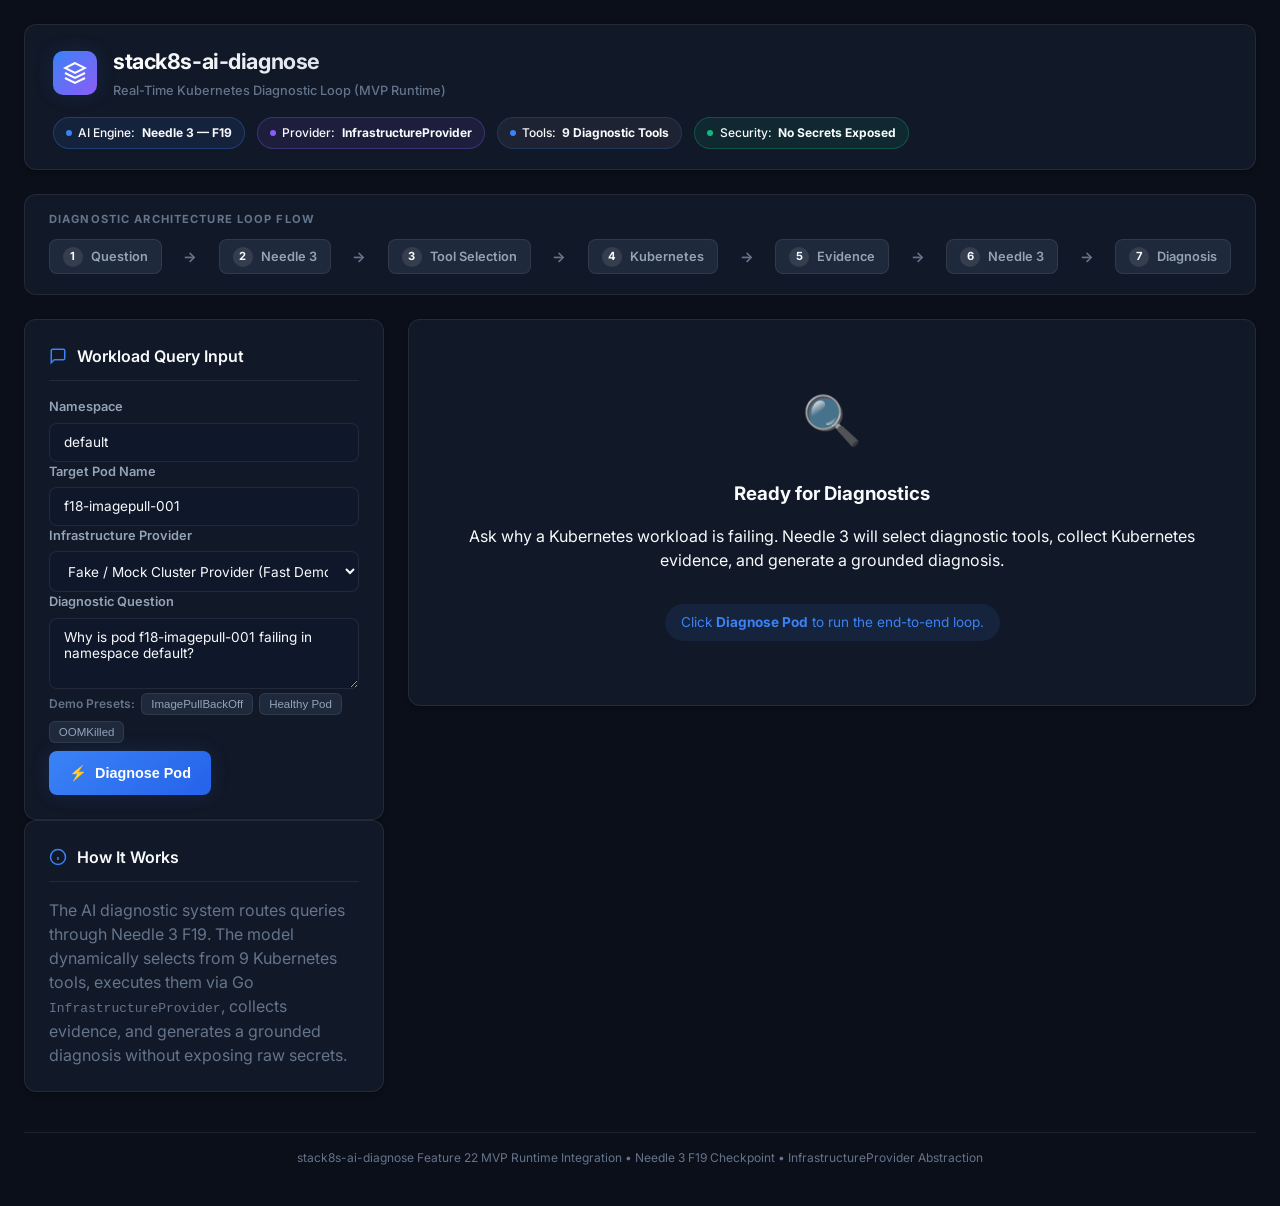
==== web/index.html @ 3c6bde16 "Diagnostic runtime: intent-aware tool selection, causal evidence synthesis, RESOURCE_NOT_FOUND handl" ====
<!DOCTYPE html>
<html lang="en">
<head>
  <meta charset="UTF-8">
  <meta name="viewport" content="width=device-width, initial-scale=1.0">
  <title>stack8s-ai-diagnose — Real-Time AI Kubernetes Diagnostics</title>
  <link rel="preconnect" href="https://fonts.googleapis.com">
  <link rel="preconnect" href="https://fonts.gstatic.com" crossorigin>
  <link href="https://fonts.googleapis.com/css2?family=Fira+Code:wght@400;500;600;700&family=Inter:wght@300;400;500;600;700;800&display=swap" rel="stylesheet">
  <link rel="stylesheet" href="style.css">
</head>
<body>
  <div class="app-container">
    
    <!-- Top System Header & Indicators -->
    <header class="system-header">
      <div class="brand">
        <div class="brand-logo">
          <svg width="24" height="24" viewBox="0 0 24 24" fill="none" stroke="currentColor" stroke-width="2">
            <polygon points="12 2 2 7 12 12 22 7 12 2"></polygon>
            <polyline points="2 17 12 22 22 17"></polyline>
            <polyline points="2 12 12 17 22 12"></polyline>
          </svg>
        </div>
        <div class="brand-title">
          <h1>stack8s-ai-diagnose</h1>
          <span class="sub-title">Real-Time Kubernetes Diagnostic Loop (MVP Runtime)</span>
        </div>
      </div>

      <!-- System Status Badges -->
      <div class="status-badges">
        <div class="badge badge-accent" id="indicator-model">
          <span class="badge-dot"></span>
          <span class="badge-label">AI Engine:</span>
          <strong>Needle 3 — F19</strong>
        </div>
        <div class="badge badge-purple" id="indicator-provider">
          <span class="badge-dot"></span>
          <span class="badge-label">Provider:</span>
          <strong id="provider-badge-text">InfrastructureProvider</strong>
        </div>
        <div class="badge badge-blue">
          <span class="badge-dot"></span>
          <span class="badge-label">Tools:</span>
          <strong>9 Diagnostic Tools</strong>
        </div>
        <div class="badge badge-green">
          <span class="badge-dot"></span>
          <span class="badge-label">Security:</span>
          <strong>No Secrets Exposed</strong>
        </div>
      </div>
    </header>

    <!-- Diagnostic Flow Header Visualization -->
    <section class="flow-header-card">
      <div class="flow-title">DIAGNOSTIC ARCHITECTURE LOOP FLOW</div>
      <div class="flow-pipeline">
        <div class="flow-step" id="flow-step-question">
          <div class="step-number">1</div>
          <div class="step-label">Question</div>
        </div>
        <div class="flow-arrow">→</div>
        <div class="flow-step" id="flow-step-needle1">
          <div class="step-number">2</div>
          <div class="step-label">Needle 3</div>
        </div>
        <div class="flow-arrow">→</div>
        <div class="flow-step" id="flow-step-tool">
          <div class="step-number">3</div>
          <div class="step-label">Tool Selection</div>
        </div>
        <div class="flow-arrow">→</div>
        <div class="flow-step" id="flow-step-k8s">
          <div class="step-number">4</div>
          <div class="step-label">Kubernetes</div>
        </div>
        <div class="flow-arrow">→</div>
        <div class="flow-step" id="flow-step-evidence">
          <div class="step-number">5</div>
          <div class="step-label">Evidence</div>
        </div>
        <div class="flow-arrow">→</div>
        <div class="flow-step" id="flow-step-needle2">
          <div class="step-number">6</div>
          <div class="step-label">Needle 3</div>
        </div>
        <div class="flow-arrow">→</div>
        <div class="flow-step" id="flow-step-diagnosis">
          <div class="step-number">7</div>
          <div class="step-label">Diagnosis</div>
        </div>
      </div>
    </section>

    <!-- Main Workspace Layout -->
    <main class="workspace-grid">

      <!-- Left Column: Input Form & Quick Presets -->
      <aside class="control-panel">
        <div class="card card-form">
          <div class="card-header">
            <svg class="icon" viewBox="0 0 24 24" fill="none" stroke="currentColor" stroke-width="2"><path d="M21 15a2 2 0 0 1-2 2H7l-4 4V5a2 2 0 0 1 2-2h14a2 2 0 0 1 2 2z"></path></svg>
            <h2>Workload Query Input</h2>
          </div>

          <form id="diagnose-form" onsubmit="return false;">
            <div class="form-group">
              <label for="input-namespace">Namespace</label>
              <input type="text" id="input-namespace" value="default" placeholder="e.g. default, kube-system">
            </div>

            <div class="form-group">
              <label for="input-pod">Target Pod Name</label>
              <input type="text" id="input-pod" value="f18-imagepull-001" placeholder="e.g. f18-imagepull-001">
            </div>

            <div class="form-group">
              <label for="select-provider">Infrastructure Provider</label>
              <select id="select-provider">
                <option value="fake" selected>Fake / Mock Cluster Provider (Fast Demo)</option>
                <option value="local-kubernetes">Local Kubernetes Cluster Provider (~/.kube/config)</option>
              </select>
            </div>

            <div class="form-group">
              <label for="input-question">Diagnostic Question</label>
              <textarea id="input-question" rows="3" placeholder="Why is this pod failing?">Why is pod f18-imagepull-001 failing in namespace default?</textarea>
            </div>

            <div class="presets-container">
              <span class="presets-label">Demo Presets:</span>
              <button type="button" class="preset-btn" onclick="applyPreset('imagepull')">ImagePullBackOff</button>
              <button type="button" class="preset-btn" onclick="applyPreset('healthy')">Healthy Pod</button>
              <button type="button" class="preset-btn" onclick="applyPreset('oom')">OOMKilled</button>
            </div>

            <button type="submit" id="btn-diagnose" class="btn-primary">
              <span class="btn-icon">⚡</span>
              <span class="btn-text">Diagnose Pod</span>
            </button>
          </form>
        </div>

        <!-- Quick Help Card -->
        <div class="card card-info">
          <div class="card-header">
            <svg class="icon" viewBox="0 0 24 24" fill="none" stroke="currentColor" stroke-width="2"><circle cx="12" cy="12" r="10"></circle><line x1="12" y1="16" x2="12" y2="12"></line><line x1="12" y1="8" x2="12.01" y2="8"></line></svg>
            <h3>How It Works</h3>
          </div>
          <p class="text-muted">
            The AI diagnostic system routes queries through Needle 3 F19. The model dynamically selects from 9 Kubernetes tools, executes them via Go <code>InfrastructureProvider</code>, collects evidence, and generates a grounded diagnosis without exposing raw secrets.
          </p>
        </div>
      </aside>

      <!-- Right Column: Results & Telemetry -->
      <section class="results-panel">

        <!-- Empty State -->
        <div id="state-empty" class="card card-empty">
          <div class="empty-icon">🔍</div>
          <h3>Ready for Diagnostics</h3>
          <p>
            Ask why a Kubernetes workload is failing. Needle 3 will select diagnostic tools, collect Kubernetes evidence, and generate a grounded diagnosis.
          </p>
          <div class="empty-hint">Click <strong>Diagnose Pod</strong> to run the end-to-end loop.</div>
        </div>

        <!-- Loading State -->
        <div id="state-loading" class="card card-loading hidden">
          <div class="spinner"></div>
          <h3 id="loading-title">Running Diagnostic Loop...</h3>
          <p id="loading-subtitle" class="text-muted">Querying Needle 3 F19 model & executing provider tools</p>
        </div>

        <!-- Main Diagnosis Output (Visible after response) -->
        <div id="state-results" class="results-container hidden">

          <!-- Diagnostic Timeline -->
          <div class="card card-timeline">
            <div class="card-header">
              <svg class="icon" viewBox="0 0 24 24" fill="none" stroke="currentColor" stroke-width="2"><polyline points="22 12 18 12 15 21 9 3 6 12 2 12"></polyline></svg>
              <h2>Live Diagnostic Loop Timeline</h2>
              <span class="badge badge-sm badge-blue" id="iteration-count-badge">2 Iterations</span>
            </div>

            <div class="timeline-container" id="timeline-list">
              <!-- Rendered dynamically by JS -->
            </div>
          </div>

          <!-- Tool Calls & Provider Evidence -->
          <div class="card card-evidence-wrapper">
            <div class="card-header">
              <svg class="icon" viewBox="0 0 24 24" fill="none" stroke="currentColor" stroke-width="2"><rect x="2" y="2" width="20" height="8" rx="2" ry="2"></rect><rect x="2" y="14" width="20" height="8" rx="2" ry="2"></rect><line x1="6" y1="6" x2="6.01" y2="6"></line><line x1="6" y1="18" x2="6.01" y2="18"></line></svg>
              <h2>Generated Tool Calls & Kubernetes Evidence</h2>
            </div>
            
            <div id="tool-calls-container">
              <!-- Rendered dynamically by JS -->
            </div>
          </div>

          <!-- Final AI Diagnosis Card -->
          <div class="card card-diagnosis-main">
            <div class="diagnosis-banner">
              <div class="banner-icon">🤖</div>
              <div class="banner-text">
                <h2>AI Diagnosis Report</h2>
                <span class="banner-subtitle">Grounded in Empirical Provider Evidence</span>
              </div>
            </div>

            <div class="diagnosis-body">
              <div class="diag-section">
                <h3 class="diag-section-title">
                  <span class="section-bullet">📌</span> Diagnosis
                </h3>
                <div class="diag-content-box" id="diag-title-content">
                  <!-- Filled by JS -->
                </div>
              </div>

              <div class="diag-section">
                <h3 class="diag-section-title">
                  <span class="section-bullet">🔎</span> Evidence
                </h3>
                <ul class="evidence-list" id="diag-evidence-list">
                  <!-- Filled by JS -->
                </ul>
              </div>

              <div class="diag-section">
                <h3 class="diag-section-title">
                  <span class="section-bullet">💡</span> Recommended Next Step
                </h3>
                <div class="recommendation-box" id="diag-recommendation-content">
                  <!-- Filled by JS -->
                </div>
              </div>
            </div>
          </div>

          <!-- Raw Response & Debugging Telemetry -->
          <details class="card card-raw-debug">
            <summary class="card-header summary-header">
              <div class="summary-title">
                <svg class="icon" viewBox="0 0 24 24" fill="none" stroke="currentColor" stroke-width="2"><polyline points="16 18 22 12 16 6"></polyline><polyline points="8 6 2 12 8 18"></polyline></svg>
                <span>Raw Model Response & Telemetry</span>
              </div>
              <span class="badge badge-sm">Debug / Audit</span>
            </summary>
            <div class="raw-content">
              <pre id="raw-model-response" class="code-block"></pre>
            </div>
          </details>

        </div> <!-- /state-results -->

        <!-- Error Card -->
        <div id="state-error" class="card card-error-box hidden">
          <div class="error-header">
            <span class="error-icon">⚠️</span>
            <h3 id="error-title">Diagnostic Execution Error</h3>
          </div>
          <p id="error-message" class="error-message-text"></p>
          <div class="error-suggestions">
            <strong>Suggestions:</strong>
            <ul>
              <li>Ensure target namespace and pod exist in the cluster.</li>
              <li>Verify KUBECONFIG connectivity if using local-kubernetes provider.</li>
              <li>Try switching to Fake Provider for instant offline demo.</li>
            </ul>
          </div>
        </div>

      </section>
    </main>

    <!-- Footer -->
    <footer class="app-footer">
      <p>stack8s-ai-diagnose Feature 22 MVP Runtime Integration • Needle 3 F19 Checkpoint • InfrastructureProvider Abstraction</p>
    </footer>

  </div>

  <script src="app.js"></script>
</body>
</html>
---- web/style.css ----
/* ==========================================================================
   stack8s-ai-diagnose — Dark Mode AI Observability Theme
   ========================================================================== */

:root {
  --bg-primary: #0b0f19;
  --bg-secondary: #111827;
  --bg-card: #1e293b;
  --bg-card-hover: #273549;
  --bg-input: #0f172a;
  
  --border-color: rgba(255, 255, 255, 0.08);
  --border-color-glow: rgba(59, 130, 246, 0.3);
  
  --text-primary: #f8fafc;
  --text-secondary: #94a3b8;
  --text-muted: #64748b;
  
  --accent-blue: #3b82f6;
  --accent-purple: #8b5cf6;
  --accent-green: #10b981;
  --accent-amber: #f59e0b;
  --accent-rose: #ef4444;

  --font-sans: 'Inter', -apple-system, BlinkMacSystemFont, sans-serif;
  --font-mono: 'Fira Code', monospace;

  --shadow-sm: 0 2px 4px rgba(0,0,0,0.3);
  --shadow-md: 0 4px 12px rgba(0,0,0,0.4);
  --shadow-glow: 0 0 20px rgba(59, 130, 246, 0.15);
}

* {
  box-sizing: border-box;
  margin: 0;
  padding: 0;
}

body {
  background-color: var(--bg-primary);
  color: var(--text-primary);
  font-family: var(--font-sans);
  line-height: 1.5;
  min-height: 100vh;
  display: flex;
  flex-direction: column;
}

.app-container {
  max-width: 1440px;
  margin: 0 auto;
  padding: 1.5rem;
  width: 100%;
  display: flex;
  flex-direction: column;
  gap: 1.5rem;
}

/* ── System Header ────────────────────────────────────────────────────────── */

.system-header {
  display: flex;
  justify-content: space-between;
  align-items: center;
  background: var(--bg-secondary);
  border: 1px solid var(--border-color);
  padding: 1.25rem 1.75rem;
  border-radius: 12px;
  box-shadow: var(--shadow-sm);
  flex-wrap: wrap;
  gap: 1rem;
}

.brand {
  display: flex;
  align-items: center;
  gap: 1rem;
}

.brand-logo {
  background: linear-gradient(135deg, var(--accent-blue), var(--accent-purple));
  color: white;
  width: 44px;
  height: 44px;
  border-radius: 10px;
  display: flex;
  align-items: center;
  justify-content: center;
  box-shadow: var(--shadow-glow);
}

.brand-title h1 {
  font-size: 1.35rem;
  font-weight: 700;
  letter-spacing: -0.02em;
  background: linear-gradient(to right, #ffffff, #cbd5e1);
  -webkit-background-clip: text;
  -webkit-text-fill-color: transparent;
}

.brand-title .sub-title {
  font-size: 0.8rem;
  color: var(--text-muted);
  font-weight: 500;
}

.status-badges {
  display: flex;
  gap: 0.75rem;
  flex-wrap: wrap;
}

.badge {
  display: inline-flex;
  align-items: center;
  gap: 0.4rem;
  padding: 0.35rem 0.75rem;
  border-radius: 9999px;
  font-size: 0.75rem;
  font-weight: 500;
  background: rgba(255, 255, 255, 0.05);
  border: 1px solid var(--border-color);
}

.badge-dot {
  width: 6px;
  height: 6px;
  border-radius: 50%;
  background: var(--text-muted);
}

.badge-accent {
  border-color: rgba(59, 130, 246, 0.3);
  background: rgba(59, 130, 246, 0.1);
}
.badge-accent .badge-dot { background: var(--accent-blue); }

.badge-purple {
  border-color: rgba(139, 92, 246, 0.3);
  background: rgba(139, 92, 246, 0.1);
}
.badge-purple .badge-dot { background: var(--accent-purple); }

.badge-blue {
  border-color: rgba(59, 130, 246, 0.2);
}
.badge-blue .badge-dot { background: var(--accent-blue); }

.badge-green {
  border-color: rgba(16, 185, 129, 0.3);
  background: rgba(16, 185, 129, 0.1);
}
.badge-green .badge-dot { background: var(--accent-green); }

.badge-sm {
  font-size: 0.7rem;
  padding: 0.2rem 0.5rem;
}

/* ── Diagnostic Flow Header Visualization ─────────────────────────────────── */

.flow-header-card {
  background: var(--bg-secondary);
  border: 1px solid var(--border-color);
  border-radius: 12px;
  padding: 1rem 1.5rem;
}

.flow-title {
  font-size: 0.7rem;
  font-weight: 700;
  color: var(--text-muted);
  letter-spacing: 0.1em;
  margin-bottom: 0.75rem;
}

.flow-pipeline {
  display: flex;
  align-items: center;
  justify-content: space-between;
  gap: 0.5rem;
  overflow-x: auto;
  padding-bottom: 0.25rem;
}

.flow-step {
  display: flex;
  align-items: center;
  gap: 0.5rem;
  padding: 0.4rem 0.8rem;
  background: var(--bg-card);
  border: 1px solid var(--border-color);
  border-radius: 8px;
  transition: all 0.3s ease;
  white-space: nowrap;
}

.step-number {
  width: 20px;
  height: 20px;
  border-radius: 50%;
  background: rgba(255, 255, 255, 0.1);
  font-size: 0.7rem;
  font-weight: 700;
  display: flex;
  align-items: center;
  justify-content: center;
}

.step-label {
  font-size: 0.8rem;
  font-weight: 600;
  color: var(--text-secondary);
}

.flow-arrow {
  color: var(--text-muted);
  font-weight: 700;
  font-size: 0.9rem;
}

/* Flow Active State */
.flow-step.active {
  border-color: var(--accent-blue);
  background: rgba(59, 130, 246, 0.15);
  box-shadow: 0 0 10px rgba(59, 130, 246, 0.2);
}
.flow-step.active .step-number {
  background: var(--accent-blue);
  color: white;
}
.flow-step.active .step-label {
  color: white;
}

.flow-step.completed {
  border-color: var(--accent-green);
  background: rgba(16, 185, 129, 0.1);
}
.flow-step.completed .step-number {
  background: var(--accent-green);
  color: white;
}

/* ── Workspace Grid Layout ────────────────────────────────────────────────── */

.workspace-grid {
  display: grid;
  grid-template-columns: 360px 1fr;
  gap: 1.5rem;
}

@media (max-width: 1024px) {
  .workspace-grid {
    grid-template-columns: 1fr;
  }
}

/* ── Cards ────────────────────────────────────────────────────────────────── */

.card {
  background: var(--bg-secondary);
  border: 1px solid var(--border-color);
  border-radius: 12px;
  padding: 1.5rem;
  box-shadow: var(--shadow-sm);
  display: flex;
  flex-direction: column;
  gap: 1rem;
}

.card-header {
  display: flex;
  align-items: center;
  gap: 0.6rem;
  border-bottom: 1px solid var(--border-color);
  padding-bottom: 0.75rem;
}

.card-header h2, .card-header h3 {
  font-size: 1rem;
  font-weight: 600;
  color: var(--text-primary);
}

.card-header .icon {
  width: 18px;
  height: 18px;
  color: var(--accent-blue);
}

/* ── Form Controls ────────────────────────────────────────────────────────── */

.form-group {
  display: flex;
  flex-direction: column;
  gap: 0.4rem;
}

.form-group label {
  font-size: 0.8rem;
  font-weight: 600;
  color: var(--text-secondary);
}

input[type="text"], select, textarea {
  background: var(--bg-input);
  border: 1px solid var(--border-color);
  border-radius: 8px;
  padding: 0.65rem 0.85rem;
  color: var(--text-primary);
  font-family: var(--font-sans);
  font-size: 0.85rem;
  transition: border-color 0.2s;
  width: 100%;
}

input[type="text"]:focus, select:focus, textarea:focus {
  outline: none;
  border-color: var(--accent-blue);
  box-shadow: 0 0 0 2px rgba(59, 130, 246, 0.2);
}

textarea {
  resize: vertical;
}

.presets-container {
  display: flex;
  align-items: center;
  gap: 0.4rem;
  flex-wrap: wrap;
  margin-top: 0.25rem;
}

.presets-label {
  font-size: 0.75rem;
  color: var(--text-muted);
  font-weight: 600;
}

.preset-btn {
  background: var(--bg-card);
  border: 1px solid var(--border-color);
  color: var(--text-secondary);
  border-radius: 6px;
  padding: 0.25rem 0.55rem;
  font-size: 0.72rem;
  cursor: pointer;
  transition: all 0.2s;
}

.preset-btn:hover {
  background: var(--bg-card-hover);
  color: var(--text-primary);
  border-color: var(--accent-blue);
}

.btn-primary {
  background: linear-gradient(135deg, var(--accent-blue), #2563eb);
  color: white;
  border: none;
  border-radius: 8px;
  padding: 0.85rem 1.25rem;
  font-size: 0.9rem;
  font-weight: 600;
  cursor: pointer;
  display: flex;
  align-items: center;
  justify-content: center;
  gap: 0.5rem;
  box-shadow: var(--shadow-glow);
  transition: all 0.2s;
  margin-top: 0.5rem;
}

.btn-primary:hover {
  transform: translateY(-1px);
  box-shadow: 0 0 25px rgba(59, 130, 246, 0.35);
}

.btn-primary:active {
  transform: translateY(0);
}

.btn-primary:disabled {
  opacity: 0.6;
  cursor: not-allowed;
  transform: none;
}

/* ── Results Panel ────────────────────────────────────────────────────────── */

.results-panel {
  display: flex;
  flex-direction: column;
  gap: 1.5rem;
}

.results-container {
  display: flex;
  flex-direction: column;
  gap: 1.5rem;
}

/* Empty State */
.card-empty {
  text-align: center;
  padding: 4rem 2rem;
  align-items: center;
}

.empty-icon {
  font-size: 3rem;
  margin-bottom: 0.5rem;
  opacity: 0.8;
}

.empty-hint {
  font-size: 0.85rem;
  color: var(--accent-blue);
  background: rgba(59, 130, 246, 0.1);
  padding: 0.5rem 1rem;
  border-radius: 9999px;
  margin-top: 1rem;
  display: inline-block;
}

/* Loading State */
.card-loading {
  text-align: center;
  padding: 4rem 2rem;
  align-items: center;
}

.spinner {
  width: 44px;
  height: 44px;
  border: 4px solid rgba(59, 130, 246, 0.15);
  border-top-color: var(--accent-blue);
  border-radius: 50%;
  animation: spin 0.8s linear infinite;
}

@keyframes spin {
  to { transform: rotate(360deg); }
}

/* ── Timeline Section ─────────────────────────────────────────────────────── */

.timeline-container {
  display: flex;
  flex-direction: column;
  gap: 0.75rem;
}

.timeline-item {
  display: flex;
  gap: 1rem;
  align-items: flex-start;
  padding: 0.75rem 1rem;
  background: var(--bg-input);
  border: 1px solid var(--border-color);
  border-radius: 8px;
}

.timeline-badge {
  padding: 0.2rem 0.5rem;
  border-radius: 4px;
  font-size: 0.7rem;
  font-weight: 700;
  text-transform: uppercase;
}

.timeline-badge.waiting { background: rgba(148, 163, 184, 0.15); color: var(--text-secondary); }
.timeline-badge.running { background: rgba(59, 130, 246, 0.2); color: var(--accent-blue); }
.timeline-badge.completed { background: rgba(16, 185, 129, 0.2); color: var(--accent-green); }
.timeline-badge.error { background: rgba(239, 68, 68, 0.2); color: var(--accent-rose); }

.timeline-content {
  flex: 1;
}

.timeline-step-name {
  font-size: 0.85rem;
  font-weight: 600;
  color: var(--text-primary);
}

.timeline-detail {
  font-size: 0.78rem;
  color: var(--text-secondary);
  font-family: var(--font-mono);
  margin-top: 0.2rem;
}

/* ── Tool Calls & Evidence Section ────────────────────────────────────────── */

.tool-call-card {
  background: var(--bg-input);
  border: 1px solid var(--border-color);
  border-radius: 8px;
  padding: 1rem;
  margin-bottom: 0.75rem;
}

.tool-call-header {
  display: flex;
  justify-content: space-between;
  align-items: center;
  margin-bottom: 0.5rem;
}

.tool-name-tag {
  font-family: var(--font-mono);
  font-weight: 700;
  font-size: 0.85rem;
  color: var(--accent-purple);
}

.code-block {
  background: #070a12;
  border: 1px solid var(--border-color);
  border-radius: 6px;
  padding: 0.75rem;
  font-family: var(--font-mono);
  font-size: 0.8rem;
  color: #e2e8f0;
  overflow-x: auto;
  white-space: pre-wrap;
  word-break: break-all;
}

.evidence-card {
  margin-top: 0.75rem;
  background: rgba(16, 185, 129, 0.04);
  border: 1px solid rgba(16, 185, 129, 0.2);
  border-radius: 6px;
  padding: 0.75rem;
}

.evidence-card-title {
  font-size: 0.75rem;
  font-weight: 700;
  color: var(--accent-green);
  text-transform: uppercase;
  letter-spacing: 0.05em;
  margin-bottom: 0.4rem;
}

/* ── Final Diagnosis Main Card ────────────────────────────────────────────── */

.card-diagnosis-main {
  border-color: rgba(59, 130, 246, 0.4);
  box-shadow: 0 0 25px rgba(59, 130, 246, 0.1);
  background: linear-gradient(180deg, var(--bg-secondary) 0%, #0d1527 100%);
  padding: 0;
  overflow: hidden;
}

.diagnosis-banner {
  background: linear-gradient(90deg, rgba(59, 130, 246, 0.2) 0%, rgba(139, 92, 246, 0.2) 100%);
  border-bottom: 1px solid var(--border-color);
  padding: 1.25rem 1.5rem;
  display: flex;
  align-items: center;
  gap: 1rem;
}

.banner-icon {
  font-size: 2rem;
}

.banner-text h2 {
  font-size: 1.2rem;
  font-weight: 700;
  color: white;
}

.banner-subtitle {
  font-size: 0.75rem;
  color: var(--accent-blue);
  font-weight: 600;
}

.diagnosis-body {
  padding: 1.5rem;
  display: flex;
  flex-direction: column;
  gap: 1.25rem;
}

.diag-section-title {
  font-size: 0.9rem;
  font-weight: 700;
  color: var(--text-secondary);
  display: flex;
  align-items: center;
  gap: 0.4rem;
  margin-bottom: 0.5rem;
  text-transform: uppercase;
  letter-spacing: 0.05em;
}

.diag-content-box {
  background: var(--bg-input);
  border: 1px solid var(--border-color);
  border-left: 4px solid var(--accent-rose);
  border-radius: 8px;
  padding: 1rem;
  font-size: 1rem;
  font-weight: 600;
  color: var(--text-primary);
}

.evidence-list {
  list-style: none;
  display: flex;
  flex-direction: column;
  gap: 0.5rem;
}

.evidence-list li {
  background: var(--bg-input);
  border: 1px solid var(--border-color);
  border-radius: 6px;
  padding: 0.65rem 0.85rem;
  font-size: 0.85rem;
  font-family: var(--font-mono);
  color: #cbd5e1;
}

.recommendation-box {
  background: rgba(16, 185, 129, 0.08);
  border: 1px solid rgba(16, 185, 129, 0.3);
  border-left: 4px solid var(--accent-green);
  border-radius: 8px;
  padding: 1rem;
  font-size: 0.9rem;
  font-weight: 500;
  color: #e2e8f0;
}

/* ── Debug / Raw Telemetry ────────────────────────────────────────────────── */

.summary-header {
  cursor: pointer;
  user-select: none;
  border-bottom: none;
  padding-bottom: 0;
  justify-content: space-between;
}

.summary-title {
  display: flex;
  align-items: center;
  gap: 0.5rem;
}

.raw-content {
  margin-top: 1rem;
}

/* ── Error Box ────────────────────────────────────────────────────────────── */

.card-error-box {
  border-color: rgba(239, 68, 68, 0.4);
  background: rgba(239, 68, 68, 0.05);
}

.error-header {
  display: flex;
  align-items: center;
  gap: 0.5rem;
  color: var(--accent-rose);
}

.error-header h3 {
  font-size: 1.05rem;
  font-weight: 700;
}

.error-message-text {
  font-family: var(--font-mono);
  font-size: 0.85rem;
  color: #fca5a5;
  background: rgba(0, 0, 0, 0.3);
  padding: 0.75rem;
  border-radius: 6px;
}

.error-suggestions {
  font-size: 0.8rem;
  color: var(--text-secondary);
}

.error-suggestions ul {
  margin-top: 0.25rem;
  padding-left: 1.25rem;
}

/* ── Footer ───────────────────────────────────────────────────────────────── */

.app-footer {
  text-align: center;
  font-size: 0.75rem;
  color: var(--text-muted);
  padding: 1rem 0;
  border-top: 1px solid var(--border-color);
  margin-top: 1rem;
}

/* Utility */
.hidden { display: none !important; }
.text-muted { color: var(--text-muted); }
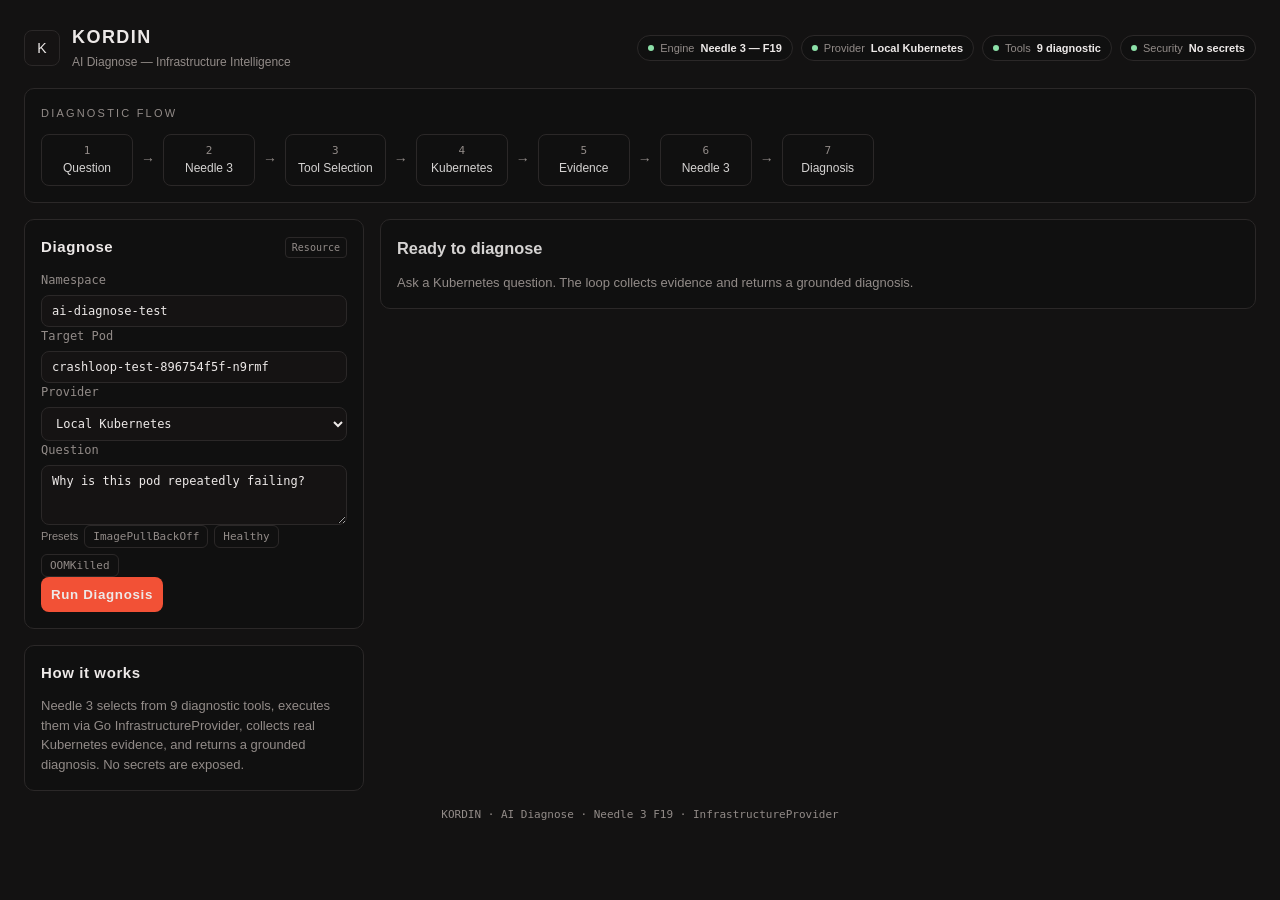
==== commit 295851a5: "UI: restyle AI Diagnose web app onto Kordin design language (tokens, panels, flow steps, presets); r" ====
--- a/web/index.html
+++ b/web/index.html
@@ -3,289 +3,163 @@
 <head>
   <meta charset="UTF-8">
   <meta name="viewport" content="width=device-width, initial-scale=1.0">
-  <title>stack8s-ai-diagnose — Real-Time AI Kubernetes Diagnostics</title>
-  <link rel="preconnect" href="https://fonts.googleapis.com">
-  <link rel="preconnect" href="https://fonts.gstatic.com" crossorigin>
-  <link href="https://fonts.googleapis.com/css2?family=Fira+Code:wght@400;500;600;700&family=Inter:wght@300;400;500;600;700;800&display=swap" rel="stylesheet">
+  <title>KORDIN · AI Diagnose</title>
   <link rel="stylesheet" href="style.css">
 </head>
 <body>
   <div class="app-container">
-    
-    <!-- Top System Header & Indicators -->
+
+    <!-- Top System Header -->
     <header class="system-header">
       <div class="brand">
-        <div class="brand-logo">
-          <svg width="24" height="24" viewBox="0 0 24 24" fill="none" stroke="currentColor" stroke-width="2">
-            <polygon points="12 2 2 7 12 12 22 7 12 2"></polygon>
-            <polyline points="2 17 12 22 22 17"></polyline>
-            <polyline points="2 12 12 17 22 12"></polyline>
-          </svg>
-        </div>
+        <div class="brand-mark">K</div>
         <div class="brand-title">
-          <h1>stack8s-ai-diagnose</h1>
-          <span class="sub-title">Real-Time Kubernetes Diagnostic Loop (MVP Runtime)</span>
+          <h1>KORDIN</h1>
+          <span class="sub-title">AI Diagnose — Infrastructure Intelligence</span>
         </div>
       </div>
-
-      <!-- System Status Badges -->
       <div class="status-badges">
-        <div class="badge badge-accent" id="indicator-model">
-          <span class="badge-dot"></span>
-          <span class="badge-label">AI Engine:</span>
-          <strong>Needle 3 — F19</strong>
-        </div>
-        <div class="badge badge-purple" id="indicator-provider">
-          <span class="badge-dot"></span>
-          <span class="badge-label">Provider:</span>
-          <strong id="provider-badge-text">InfrastructureProvider</strong>
-        </div>
-        <div class="badge badge-blue">
-          <span class="badge-dot"></span>
-          <span class="badge-label">Tools:</span>
-          <strong>9 Diagnostic Tools</strong>
-        </div>
-        <div class="badge badge-green">
-          <span class="badge-dot"></span>
-          <span class="badge-label">Security:</span>
-          <strong>No Secrets Exposed</strong>
-        </div>
+        <div class="badge" id="indicator-model"><span class="badge-dot ok"></span><span class="badge-label">Engine</span><strong>Needle 3 — F19</strong></div>
+        <div class="badge" id="indicator-provider"><span class="badge-dot ok"></span><span class="badge-label">Provider</span><strong id="provider-badge-text">Local Kubernetes</strong></div>
+        <div class="badge"><span class="badge-dot ok"></span><span class="badge-label">Tools</span><strong>9 diagnostic</strong></div>
+        <div class="badge"><span class="badge-dot ok"></span><span class="badge-label">Security</span><strong>No secrets</strong></div>
       </div>
     </header>
 
-    <!-- Diagnostic Flow Header Visualization -->
-    <section class="flow-header-card">
-      <div class="flow-title">DIAGNOSTIC ARCHITECTURE LOOP FLOW</div>
+    <!-- Flow -->
+    <section class="panel flow-header-panel">
+      <div class="panel-title">DIAGNOSTIC FLOW</div>
       <div class="flow-pipeline">
-        <div class="flow-step" id="flow-step-question">
-          <div class="step-number">1</div>
-          <div class="step-label">Question</div>
-        </div>
+        <div class="flow-step" id="flow-step-question"><div class="step-number">1</div><div class="step-label">Question</div></div>
         <div class="flow-arrow">→</div>
-        <div class="flow-step" id="flow-step-needle1">
-          <div class="step-number">2</div>
-          <div class="step-label">Needle 3</div>
-        </div>
+        <div class="flow-step" id="flow-step-needle1"><div class="step-number">2</div><div class="step-label">Needle 3</div></div>
         <div class="flow-arrow">→</div>
-        <div class="flow-step" id="flow-step-tool">
-          <div class="step-number">3</div>
-          <div class="step-label">Tool Selection</div>
-        </div>
+        <div class="flow-step" id="flow-step-tool"><div class="step-number">3</div><div class="step-label">Tool Selection</div></div>
         <div class="flow-arrow">→</div>
-        <div class="flow-step" id="flow-step-k8s">
-          <div class="step-number">4</div>
-          <div class="step-label">Kubernetes</div>
-        </div>
+        <div class="flow-step" id="flow-step-k8s"><div class="step-number">4</div><div class="step-label">Kubernetes</div></div>
         <div class="flow-arrow">→</div>
-        <div class="flow-step" id="flow-step-evidence">
-          <div class="step-number">5</div>
-          <div class="step-label">Evidence</div>
-        </div>
+        <div class="flow-step" id="flow-step-evidence"><div class="step-number">5</div><div class="step-label">Evidence</div></div>
         <div class="flow-arrow">→</div>
-        <div class="flow-step" id="flow-step-needle2">
-          <div class="step-number">6</div>
-          <div class="step-label">Needle 3</div>
-        </div>
+        <div class="flow-step" id="flow-step-needle2"><div class="step-number">6</div><div class="step-label">Needle 3</div></div>
         <div class="flow-arrow">→</div>
-        <div class="flow-step" id="flow-step-diagnosis">
-          <div class="step-number">7</div>
-          <div class="step-label">Diagnosis</div>
-        </div>
+        <div class="flow-step" id="flow-step-diagnosis"><div class="step-number">7</div><div class="step-label">Diagnosis</div></div>
       </div>
     </section>
 
-    <!-- Main Workspace Layout -->
     <main class="workspace-grid">
-
-      <!-- Left Column: Input Form & Quick Presets -->
       <aside class="control-panel">
-        <div class="card card-form">
-          <div class="card-header">
-            <svg class="icon" viewBox="0 0 24 24" fill="none" stroke="currentColor" stroke-width="2"><path d="M21 15a2 2 0 0 1-2 2H7l-4 4V5a2 2 0 0 1 2-2h14a2 2 0 0 1 2 2z"></path></svg>
-            <h2>Workload Query Input</h2>
+        <div class="panel">
+          <div class="panel-head">
+            <h2>Diagnose</h2>
+            <span class="tag">Resource</span>
           </div>
-
           <form id="diagnose-form" onsubmit="return false;">
             <div class="form-group">
               <label for="input-namespace">Namespace</label>
-              <input type="text" id="input-namespace" value="default" placeholder="e.g. default, kube-system">
+              <input type="text" id="input-namespace" value="ai-diagnose-test" placeholder="e.g. default, kube-system">
             </div>
-
             <div class="form-group">
-              <label for="input-pod">Target Pod Name</label>
-              <input type="text" id="input-pod" value="f18-imagepull-001" placeholder="e.g. f18-imagepull-001">
+              <label for="input-pod">Target Pod</label>
+              <input type="text" id="input-pod" value="crashloop-test-896754f5f-n9rmf" placeholder="e.g. crashloop-test-...">
             </div>
-
             <div class="form-group">
-              <label for="select-provider">Infrastructure Provider</label>
+              <label for="select-provider">Provider</label>
               <select id="select-provider">
-                <option value="fake" selected>Fake / Mock Cluster Provider (Fast Demo)</option>
-                <option value="local-kubernetes">Local Kubernetes Cluster Provider (~/.kube/config)</option>
+                <option value="local-kubernetes" selected>Local Kubernetes</option>
+                <option value="fake">Fake / Mock</option>
               </select>
             </div>
-
             <div class="form-group">
-              <label for="input-question">Diagnostic Question</label>
-              <textarea id="input-question" rows="3" placeholder="Why is this pod failing?">Why is pod f18-imagepull-001 failing in namespace default?</textarea>
+              <label for="input-question">Question</label>
+              <textarea id="input-question" rows="3" placeholder="Why is this pod failing?">Why is this pod repeatedly failing?</textarea>
             </div>
-
             <div class="presets-container">
-              <span class="presets-label">Demo Presets:</span>
+              <span class="presets-label">Presets</span>
               <button type="button" class="preset-btn" onclick="applyPreset('imagepull')">ImagePullBackOff</button>
-              <button type="button" class="preset-btn" onclick="applyPreset('healthy')">Healthy Pod</button>
+              <button type="button" class="preset-btn" onclick="applyPreset('healthy')">Healthy</button>
               <button type="button" class="preset-btn" onclick="applyPreset('oom')">OOMKilled</button>
             </div>
-
             <button type="submit" id="btn-diagnose" class="btn-primary">
-              <span class="btn-icon">⚡</span>
-              <span class="btn-text">Diagnose Pod</span>
+              <span class="btn-text">Run Diagnosis</span>
             </button>
           </form>
         </div>
 
-        <!-- Quick Help Card -->
-        <div class="card card-info">
-          <div class="card-header">
-            <svg class="icon" viewBox="0 0 24 24" fill="none" stroke="currentColor" stroke-width="2"><circle cx="12" cy="12" r="10"></circle><line x1="12" y1="16" x2="12" y2="12"></line><line x1="12" y1="8" x2="12.01" y2="8"></line></svg>
-            <h3>How It Works</h3>
-          </div>
-          <p class="text-muted">
-            The AI diagnostic system routes queries through Needle 3 F19. The model dynamically selects from 9 Kubernetes tools, executes them via Go <code>InfrastructureProvider</code>, collects evidence, and generates a grounded diagnosis without exposing raw secrets.
-          </p>
+        <div class="panel">
+          <div class="panel-head"><h3>How it works</h3></div>
+          <p class="muted">Needle 3 selects from 9 diagnostic tools, executes them via Go InfrastructureProvider, collects real Kubernetes evidence, and returns a grounded diagnosis. No secrets are exposed.</p>
         </div>
       </aside>
 
-      <!-- Right Column: Results & Telemetry -->
       <section class="results-panel">
-
-        <!-- Empty State -->
-        <div id="state-empty" class="card card-empty">
-          <div class="empty-icon">🔍</div>
-          <h3>Ready for Diagnostics</h3>
-          <p>
-            Ask why a Kubernetes workload is failing. Needle 3 will select diagnostic tools, collect Kubernetes evidence, and generate a grounded diagnosis.
-          </p>
-          <div class="empty-hint">Click <strong>Diagnose Pod</strong> to run the end-to-end loop.</div>
+        <div id="state-empty" class="panel card-empty">
+          <h3>Ready to diagnose</h3>
+          <p class="muted">Ask a Kubernetes question. The loop collects evidence and returns a grounded diagnosis.</p>
+        </div>
+        <div id="state-loading" class="panel card-loading hidden">
+          <div class="spinner"></div>
+          <h3 id="loading-title">Running diagnostic loop…</h3>
+          <p id="loading-subtitle" class="muted">Querying Needle 3 & executing provider tools</p>
         </div>
 
-        <!-- Loading State -->
-        <div id="state-loading" class="card card-loading hidden">
-          <div class="spinner"></div>
-          <h3 id="loading-title">Running Diagnostic Loop...</h3>
-          <p id="loading-subtitle" class="text-muted">Querying Needle 3 F19 model & executing provider tools</p>
-        </div>
+        <div id="state-results" class="results-container hidden">
+          <div class="panel">
+            <div class="panel-head">
+              <h2>Live Diagnostic Timeline</h2>
+              <span class="tag" id="iteration-count-badge">1 Iteration</span>
+            </div>
+            <div class="timeline-container" id="timeline-list"></div>
+          </div>
 
-        <!-- Main Diagnosis Output (Visible after response) -->
-        <div id="state-results" class="results-container hidden">
+          <div class="panel">
+            <div class="panel-head"><h2>Tool Calls & Evidence</h2></div>
+            <div id="tool-calls-container"></div>
+          </div>
 
-          <!-- Diagnostic Timeline -->
-          <div class="card card-timeline">
-            <div class="card-header">
-              <svg class="icon" viewBox="0 0 24 24" fill="none" stroke="currentColor" stroke-width="2"><polyline points="22 12 18 12 15 21 9 3 6 12 2 12"></polyline></svg>
-              <h2>Live Diagnostic Loop Timeline</h2>
-              <span class="badge badge-sm badge-blue" id="iteration-count-badge">2 Iterations</span>
+          <div class="panel panel-diagnosis">
+            <div class="panel-head">
+              <h2>AI Diagnosis</h2>
+              <span class="tag ok">Grounded in evidence</span>
             </div>
-
-            <div class="timeline-container" id="timeline-list">
-              <!-- Rendered dynamically by JS -->
+            <div class="diag-section">
+              <h3 class="diag-section-title">Diagnosis</h3>
+              <div class="diag-content-box" id="diag-title-content"></div>
+            </div>
+            <div class="diag-section">
+              <h3 class="diag-section-title">Root Cause</h3>
+              <div class="diag-content-box" id="diag-rootcause-content"></div>
+            </div>
+            <div class="diag-section">
+              <h3 class="diag-section-title">Evidence</h3>
+              <ul class="evidence-list" id="diag-evidence-list"></ul>
+            </div>
+            <div class="diag-section">
+              <h3 class="diag-section-title">Recommended Next Step</h3>
+              <div class="recommendation-box" id="diag-recommendation-content"></div>
             </div>
           </div>
 
-          <!-- Tool Calls & Provider Evidence -->
-          <div class="card card-evidence-wrapper">
-            <div class="card-header">
-              <svg class="icon" viewBox="0 0 24 24" fill="none" stroke="currentColor" stroke-width="2"><rect x="2" y="2" width="20" height="8" rx="2" ry="2"></rect><rect x="2" y="14" width="20" height="8" rx="2" ry="2"></rect><line x1="6" y1="6" x2="6.01" y2="6"></line><line x1="6" y1="18" x2="6.01" y2="18"></line></svg>
-              <h2>Generated Tool Calls & Kubernetes Evidence</h2>
-            </div>
-            
-            <div id="tool-calls-container">
-              <!-- Rendered dynamically by JS -->
-            </div>
-          </div>
-
-          <!-- Final AI Diagnosis Card -->
-          <div class="card card-diagnosis-main">
-            <div class="diagnosis-banner">
-              <div class="banner-icon">🤖</div>
-              <div class="banner-text">
-                <h2>AI Diagnosis Report</h2>
-                <span class="banner-subtitle">Grounded in Empirical Provider Evidence</span>
-              </div>
-            </div>
-
-            <div class="diagnosis-body">
-              <div class="diag-section">
-                <h3 class="diag-section-title">
-                  <span class="section-bullet">📌</span> Diagnosis
-                </h3>
-                <div class="diag-content-box" id="diag-title-content">
-                  <!-- Filled by JS -->
-                </div>
-              </div>
-
-              <div class="diag-section">
-                <h3 class="diag-section-title">
-                  <span class="section-bullet">🔎</span> Evidence
-                </h3>
-                <ul class="evidence-list" id="diag-evidence-list">
-                  <!-- Filled by JS -->
-                </ul>
-              </div>
-
-              <div class="diag-section">
-                <h3 class="diag-section-title">
-                  <span class="section-bullet">💡</span> Recommended Next Step
-                </h3>
-                <div class="recommendation-box" id="diag-recommendation-content">
-                  <!-- Filled by JS -->
-                </div>
-              </div>
-            </div>
-          </div>
-
-          <!-- Raw Response & Debugging Telemetry -->
-          <details class="card card-raw-debug">
-            <summary class="card-header summary-header">
-              <div class="summary-title">
-                <svg class="icon" viewBox="0 0 24 24" fill="none" stroke="currentColor" stroke-width="2"><polyline points="16 18 22 12 16 6"></polyline><polyline points="8 6 2 12 8 18"></polyline></svg>
-                <span>Raw Model Response & Telemetry</span>
-              </div>
-              <span class="badge badge-sm">Debug / Audit</span>
+          <details class="panel">
+            <summary class="panel-head summary-header">
+              <span class="summary-title">Investigation details / raw response</span>
+              <span class="tag">Debug</span>
             </summary>
-            <div class="raw-content">
-              <pre id="raw-model-response" class="code-block"></pre>
-            </div>
+            <pre id="raw-model-response" class="code-block"></pre>
           </details>
-
-        </div> <!-- /state-results -->
-
-        <!-- Error Card -->
-        <div id="state-error" class="card card-error-box hidden">
-          <div class="error-header">
-            <span class="error-icon">⚠️</span>
-            <h3 id="error-title">Diagnostic Execution Error</h3>
-          </div>
-          <p id="error-message" class="error-message-text"></p>
-          <div class="error-suggestions">
-            <strong>Suggestions:</strong>
-            <ul>
-              <li>Ensure target namespace and pod exist in the cluster.</li>
-              <li>Verify KUBECONFIG connectivity if using local-kubernetes provider.</li>
-              <li>Try switching to Fake Provider for instant offline demo.</li>
-            </ul>
-          </div>
         </div>
 
+        <div id="state-error" class="panel card-error hidden">
+          <div class="error-header"><span>⚠</span><h3 id="error-title">Diagnostic error</h3></div>
+          <p id="error-message"></p>
+          <div class="muted">Check namespace/pod names, KUBECONFIG connectivity, and provider selection.</div>
+        </div>
       </section>
     </main>
 
-    <!-- Footer -->
     <footer class="app-footer">
-      <p>stack8s-ai-diagnose Feature 22 MVP Runtime Integration • Needle 3 F19 Checkpoint • InfrastructureProvider Abstraction</p>
+      <p>KORDIN · AI Diagnose · Needle 3 F19 · InfrastructureProvider</p>
     </footer>
-
   </div>
-
   <script src="app.js"></script>
 </body>
 </html>
--- a/web/style.css
+++ b/web/style.css
@@ -1,715 +1,98 @@
-/* ==========================================================================
-   stack8s-ai-diagnose — Dark Mode AI Observability Theme
-   ========================================================================== */
-
 :root {
-  --bg-primary: #0b0f19;
-  --bg-secondary: #111827;
-  --bg-card: #1e293b;
-  --bg-card-hover: #273549;
-  --bg-input: #0f172a;
-  
-  --border-color: rgba(255, 255, 255, 0.08);
-  --border-color-glow: rgba(59, 130, 246, 0.3);
-  
-  --text-primary: #f8fafc;
-  --text-secondary: #94a3b8;
-  --text-muted: #64748b;
-  
-  --accent-blue: #3b82f6;
-  --accent-purple: #8b5cf6;
-  --accent-green: #10b981;
-  --accent-amber: #f59e0b;
-  --accent-rose: #ef4444;
-
+  --substrate: #131212;
+  --panel: #101010;
+  --panel2: #151313;
+  --line: #2b2828;
+  --plane: #D5D3D2;
+  --shell: #EDE9E8;
+  --muted: #928b88;
+  --pulse: #F25136;
+  --green: #8ce0a8;
+  --amber: #e8b06a;
+  --font-brand: 'Delight', 'Inter', -apple-system, sans-serif;
   --font-sans: 'Inter', -apple-system, BlinkMacSystemFont, sans-serif;
-  --font-mono: 'Fira Code', monospace;
-
-  --shadow-sm: 0 2px 4px rgba(0,0,0,0.3);
-  --shadow-md: 0 4px 12px rgba(0,0,0,0.4);
-  --shadow-glow: 0 0 20px rgba(59, 130, 246, 0.15);
+  --font-mono: 'Geist Mono', 'Fira Code', monospace;
+  --radius: 10px;
 }
 
-* {
-  box-sizing: border-box;
-  margin: 0;
-  padding: 0;
+* { box-sizing: border-box; margin: 0; padding: 0; }
+body {
+  background: var(--substrate);
+  color: var(--plane);
+  font-family: var(--font-sans);
+  font-size: 14px;
+  line-height: 1.5;
 }
+.hidden { display: none !important; }
+.app-container { max-width: 1440px; margin: 0 auto; padding: 24px; display: flex; flex-direction: column; gap: 16px; }
 
-body {
-  background-color: var(--bg-primary);
-  color: var(--text-primary);
-  font-family: var(--font-sans);
-  line-height: 1.5;
-  min-height: 100vh;
-  display: flex;
-  flex-direction: column;
-}
+.system-header { display: flex; justify-content: space-between; align-items: center; gap: 16px; flex-wrap: wrap; }
+.brand { display: flex; gap: 12px; align-items: center; }
+.brand-mark { width: 36px; height: 36px; border: 1px solid var(--line); border-radius: 8px; display: grid; place-items: center; font-family: var(--font-brand); background: var(--panel2); color: var(--shell); }
+.brand-title h1 { font-family: var(--font-brand); font-size: 18px; letter-spacing: 0.08em; color: var(--shell); }
+.sub-title { font-size: 12px; color: var(--muted); }
+.status-badges { display: flex; gap: 8px; flex-wrap: wrap; }
+.badge { display: flex; align-items: center; gap: 6px; border: 1px solid var(--line); background: var(--panel); border-radius: 999px; padding: 4px 10px; font-size: 11px; }
+.badge strong { color: var(--shell); font-weight: 600; }
+.badge-dot { width: 6px; height: 6px; border-radius: 50%; background: var(--muted); }
+.badge-dot.ok { background: var(--green); }
+.badge-label { color: var(--muted); }
 
-.app-container {
-  max-width: 1440px;
-  margin: 0 auto;
-  padding: 1.5rem;
-  width: 100%;
-  display: flex;
-  flex-direction: column;
-  gap: 1.5rem;
-}
+.panel { background: var(--panel); border: 1px solid var(--line); border-radius: var(--radius); padding: 16px; display: flex; flex-direction: column; gap: 12px; }
+.panel-head { display: flex; justify-content: space-between; align-items: center; }
+.panel-head h2, .panel-head h3 { font-family: var(--font-brand); font-size: 15px; color: var(--shell); letter-spacing: 0.04em; }
+.panel-title { font-size: 11px; letter-spacing: 0.2em; color: var(--muted); }
+.tag { font-family: var(--font-mono); font-size: 10px; color: var(--muted); border: 1px solid var(--line); border-radius: 4px; padding: 2px 6px; }
+.tag.ok { color: var(--green); border-color: rgba(140,224,168,0.3); }
+.muted { color: var(--muted); font-size: 13px; }
 
-/* ── System Header ────────────────────────────────────────────────────────── */
+.flow-pipeline { display: flex; align-items: center; gap: 8px; flex-wrap: wrap; }
+.flow-step { border: 1px solid var(--line); border-radius: 8px; padding: 8px 12px; text-align: center; min-width: 92px; transition: border-color .2s; }
+.step-number { font-family: var(--font-mono); font-size: 11px; color: var(--muted); }
+.step-label { font-size: 12px; color: var(--plane); }
+.flow-step.active { border-color: var(--pulse); }
+.flow-step.completed { border-color: var(--green); }
+.flow-arrow { color: var(--muted); }
 
-.system-header {
-  display: flex;
-  justify-content: space-between;
-  align-items: center;
-  background: var(--bg-secondary);
-  border: 1px solid var(--border-color);
-  padding: 1.25rem 1.75rem;
-  border-radius: 12px;
-  box-shadow: var(--shadow-sm);
-  flex-wrap: wrap;
-  gap: 1rem;
-}
+.workspace-grid { display: grid; grid-template-columns: 340px 1fr; gap: 16px; align-items: start; }
+@media (max-width: 980px) { .workspace-grid { grid-template-columns: 1fr; } }
+.control-panel { display: flex; flex-direction: column; gap: 16px; }
+.results-panel { display: flex; flex-direction: column; gap: 16px; }
 
-.brand {
-  display: flex;
-  align-items: center;
-  gap: 1rem;
-}
+.form-group { display: flex; flex-direction: column; gap: 6px; }
+.form-group label { font-size: 12px; color: var(--muted); font-family: var(--font-mono); }
+input, textarea, select { background: var(--panel2); border: 1px solid var(--line); color: var(--shell); border-radius: 8px; padding: 8px 10px; font-family: var(--font-mono); font-size: 12px; }
+input:focus, textarea:focus, select:focus { outline: none; border-color: var(--pulse); }
+.presets-container { display: flex; gap: 6px; flex-wrap: wrap; align-items: center; }
+.presets-label { font-size: 11px; color: var(--muted); }
+.preset-btn { background: transparent; border: 1px solid var(--line); color: var(--muted); border-radius: 6px; padding: 4px 8px; font-size: 11px; cursor: pointer; font-family: var(--font-mono); }
+.preset-btn:hover { color: var(--shell); border-color: var(--muted); }
 
-.brand-logo {
-  background: linear-gradient(135deg, var(--accent-blue), var(--accent-purple));
-  color: white;
-  width: 44px;
-  height: 44px;
-  border-radius: 10px;
-  display: flex;
-  align-items: center;
-  justify-content: center;
-  box-shadow: var(--shadow-glow);
-}
+.btn-primary { background: var(--pulse); color: var(--shell); border: none; border-radius: 8px; padding: 10px; font-weight: 600; cursor: pointer; font-family: var(--font-brand); letter-spacing: 0.05em; }
+.btn-primary:disabled { opacity: 0.5; cursor: not-allowed; }
 
-.brand-title h1 {
-  font-size: 1.35rem;
-  font-weight: 700;
-  letter-spacing: -0.02em;
-  background: linear-gradient(to right, #ffffff, #cbd5e1);
-  -webkit-background-clip: text;
-  -webkit-text-fill-color: transparent;
-}
+.spinner { width: 28px; height: 28px; border: 3px solid var(--line); border-top-color: var(--pulse); border-radius: 50%; animation: spin 1s linear infinite; }
+@keyframes spin { to { transform: rotate(360deg); } }
 
-.brand-title .sub-title {
-  font-size: 0.8rem;
-  color: var(--text-muted);
-  font-weight: 500;
-}
+.timeline-item { display: flex; gap: 10px; align-items: flex-start; padding: 10px; border: 1px solid var(--line); border-radius: 8px; background: var(--panel2); }
+.timeline-badge { font-family: var(--font-mono); font-size: 10px; padding: 2px 6px; border-radius: 4px; border: 1px solid var(--line); color: var(--muted); }
+.timeline-badge.completed { color: var(--green); border-color: rgba(140,224,168,0.3); }
+.timeline-badge.error { color: var(--pulse); border-color: rgba(242,81,54,0.3); }
+.timeline-step-name { color: var(--shell); font-weight: 600; font-size: 13px; }
+.timeline-detail { color: var(--muted); font-family: var(--font-mono); font-size: 11px; word-break: break-all; }
+.timeline-container { display: flex; flex-direction: column; gap: 8px; }
 
-.status-badges {
-  display: flex;
-  gap: 0.75rem;
-  flex-wrap: wrap;
-}
+.tool-call-card { border: 1px solid var(--line); border-radius: 8px; padding: 12px; background: var(--panel2); display: flex; flex-direction: column; gap: 8px; }
+.tool-name-tag { font-family: var(--font-mono); font-size: 12px; color: var(--shell); }
+.code-block { background: #0a0a0a; border: 1px solid var(--line); border-radius: 8px; padding: 10px; font-family: var(--font-mono); font-size: 11px; color: var(--plane); white-space: pre-wrap; word-break: break-all; }
 
-.badge {
-  display: inline-flex;
-  align-items: center;
-  gap: 0.4rem;
-  padding: 0.35rem 0.75rem;
-  border-radius: 9999px;
-  font-size: 0.75rem;
-  font-weight: 500;
-  background: rgba(255, 255, 255, 0.05);
-  border: 1px solid var(--border-color);
-}
+.diag-section { display: flex; flex-direction: column; gap: 6px; }
+.diag-section-title { font-family: var(--font-brand); font-size: 13px; color: var(--muted); letter-spacing: 0.06em; }
+.diag-content-box { border: 1px solid var(--line); border-radius: 8px; padding: 10px; background: var(--panel2); color: var(--shell); }
+.recommendation-box { border: 1px solid rgba(140,224,168,0.25); border-left: 3px solid var(--green); border-radius: 8px; padding: 10px; background: var(--panel2); }
+.evidence-list { list-style: none; display: flex; flex-direction: column; gap: 4px; font-family: var(--font-mono); font-size: 12px; }
+.evidence-list li::before { content: "· "; color: var(--pulse); }
 
-.badge-dot {
-  width: 6px;
-  height: 6px;
-  border-radius: 50%;
-  background: var(--text-muted);
-}
-
-.badge-accent {
-  border-color: rgba(59, 130, 246, 0.3);
-  background: rgba(59, 130, 246, 0.1);
-}
-.badge-accent .badge-dot { background: var(--accent-blue); }
-
-.badge-purple {
-  border-color: rgba(139, 92, 246, 0.3);
-  background: rgba(139, 92, 246, 0.1);
-}
-.badge-purple .badge-dot { background: var(--accent-purple); }
-
-.badge-blue {
-  border-color: rgba(59, 130, 246, 0.2);
-}
-.badge-blue .badge-dot { background: var(--accent-blue); }
-
-.badge-green {
-  border-color: rgba(16, 185, 129, 0.3);
-  background: rgba(16, 185, 129, 0.1);
-}
-.badge-green .badge-dot { background: var(--accent-green); }
-
-.badge-sm {
-  font-size: 0.7rem;
-  padding: 0.2rem 0.5rem;
-}
-
-/* ── Diagnostic Flow Header Visualization ─────────────────────────────────── */
-
-.flow-header-card {
-  background: var(--bg-secondary);
-  border: 1px solid var(--border-color);
-  border-radius: 12px;
-  padding: 1rem 1.5rem;
-}
-
-.flow-title {
-  font-size: 0.7rem;
-  font-weight: 700;
-  color: var(--text-muted);
-  letter-spacing: 0.1em;
-  margin-bottom: 0.75rem;
-}
-
-.flow-pipeline {
-  display: flex;
-  align-items: center;
-  justify-content: space-between;
-  gap: 0.5rem;
-  overflow-x: auto;
-  padding-bottom: 0.25rem;
-}
-
-.flow-step {
-  display: flex;
-  align-items: center;
-  gap: 0.5rem;
-  padding: 0.4rem 0.8rem;
-  background: var(--bg-card);
-  border: 1px solid var(--border-color);
-  border-radius: 8px;
-  transition: all 0.3s ease;
-  white-space: nowrap;
-}
-
-.step-number {
-  width: 20px;
-  height: 20px;
-  border-radius: 50%;
-  background: rgba(255, 255, 255, 0.1);
-  font-size: 0.7rem;
-  font-weight: 700;
-  display: flex;
-  align-items: center;
-  justify-content: center;
-}
-
-.step-label {
-  font-size: 0.8rem;
-  font-weight: 600;
-  color: var(--text-secondary);
-}
-
-.flow-arrow {
-  color: var(--text-muted);
-  font-weight: 700;
-  font-size: 0.9rem;
-}
-
-/* Flow Active State */
-.flow-step.active {
-  border-color: var(--accent-blue);
-  background: rgba(59, 130, 246, 0.15);
-  box-shadow: 0 0 10px rgba(59, 130, 246, 0.2);
-}
-.flow-step.active .step-number {
-  background: var(--accent-blue);
-  color: white;
-}
-.flow-step.active .step-label {
-  color: white;
-}
-
-.flow-step.completed {
-  border-color: var(--accent-green);
-  background: rgba(16, 185, 129, 0.1);
-}
-.flow-step.completed .step-number {
-  background: var(--accent-green);
-  color: white;
-}
-
-/* ── Workspace Grid Layout ────────────────────────────────────────────────── */
-
-.workspace-grid {
-  display: grid;
-  grid-template-columns: 360px 1fr;
-  gap: 1.5rem;
-}
-
-@media (max-width: 1024px) {
-  .workspace-grid {
-    grid-template-columns: 1fr;
-  }
-}
-
-/* ── Cards ────────────────────────────────────────────────────────────────── */
-
-.card {
-  background: var(--bg-secondary);
-  border: 1px solid var(--border-color);
-  border-radius: 12px;
-  padding: 1.5rem;
-  box-shadow: var(--shadow-sm);
-  display: flex;
-  flex-direction: column;
-  gap: 1rem;
-}
-
-.card-header {
-  display: flex;
-  align-items: center;
-  gap: 0.6rem;
-  border-bottom: 1px solid var(--border-color);
-  padding-bottom: 0.75rem;
-}
-
-.card-header h2, .card-header h3 {
-  font-size: 1rem;
-  font-weight: 600;
-  color: var(--text-primary);
-}
-
-.card-header .icon {
-  width: 18px;
-  height: 18px;
-  color: var(--accent-blue);
-}
-
-/* ── Form Controls ────────────────────────────────────────────────────────── */
-
-.form-group {
-  display: flex;
-  flex-direction: column;
-  gap: 0.4rem;
-}
-
-.form-group label {
-  font-size: 0.8rem;
-  font-weight: 600;
-  color: var(--text-secondary);
-}
-
-input[type="text"], select, textarea {
-  background: var(--bg-input);
-  border: 1px solid var(--border-color);
-  border-radius: 8px;
-  padding: 0.65rem 0.85rem;
-  color: var(--text-primary);
-  font-family: var(--font-sans);
-  font-size: 0.85rem;
-  transition: border-color 0.2s;
-  width: 100%;
-}
-
-input[type="text"]:focus, select:focus, textarea:focus {
-  outline: none;
-  border-color: var(--accent-blue);
-  box-shadow: 0 0 0 2px rgba(59, 130, 246, 0.2);
-}
-
-textarea {
-  resize: vertical;
-}
-
-.presets-container {
-  display: flex;
-  align-items: center;
-  gap: 0.4rem;
-  flex-wrap: wrap;
-  margin-top: 0.25rem;
-}
-
-.presets-label {
-  font-size: 0.75rem;
-  color: var(--text-muted);
-  font-weight: 600;
-}
-
-.preset-btn {
-  background: var(--bg-card);
-  border: 1px solid var(--border-color);
-  color: var(--text-secondary);
-  border-radius: 6px;
-  padding: 0.25rem 0.55rem;
-  font-size: 0.72rem;
-  cursor: pointer;
-  transition: all 0.2s;
-}
-
-.preset-btn:hover {
-  background: var(--bg-card-hover);
-  color: var(--text-primary);
-  border-color: var(--accent-blue);
-}
-
-.btn-primary {
-  background: linear-gradient(135deg, var(--accent-blue), #2563eb);
-  color: white;
-  border: none;
-  border-radius: 8px;
-  padding: 0.85rem 1.25rem;
-  font-size: 0.9rem;
-  font-weight: 600;
-  cursor: pointer;
-  display: flex;
-  align-items: center;
-  justify-content: center;
-  gap: 0.5rem;
-  box-shadow: var(--shadow-glow);
-  transition: all 0.2s;
-  margin-top: 0.5rem;
-}
-
-.btn-primary:hover {
-  transform: translateY(-1px);
-  box-shadow: 0 0 25px rgba(59, 130, 246, 0.35);
-}
-
-.btn-primary:active {
-  transform: translateY(0);
-}
-
-.btn-primary:disabled {
-  opacity: 0.6;
-  cursor: not-allowed;
-  transform: none;
-}
-
-/* ── Results Panel ────────────────────────────────────────────────────────── */
-
-.results-panel {
-  display: flex;
-  flex-direction: column;
-  gap: 1.5rem;
-}
-
-.results-container {
-  display: flex;
-  flex-direction: column;
-  gap: 1.5rem;
-}
-
-/* Empty State */
-.card-empty {
-  text-align: center;
-  padding: 4rem 2rem;
-  align-items: center;
-}
-
-.empty-icon {
-  font-size: 3rem;
-  margin-bottom: 0.5rem;
-  opacity: 0.8;
-}
-
-.empty-hint {
-  font-size: 0.85rem;
-  color: var(--accent-blue);
-  background: rgba(59, 130, 246, 0.1);
-  padding: 0.5rem 1rem;
-  border-radius: 9999px;
-  margin-top: 1rem;
-  display: inline-block;
-}
-
-/* Loading State */
-.card-loading {
-  text-align: center;
-  padding: 4rem 2rem;
-  align-items: center;
-}
-
-.spinner {
-  width: 44px;
-  height: 44px;
-  border: 4px solid rgba(59, 130, 246, 0.15);
-  border-top-color: var(--accent-blue);
-  border-radius: 50%;
-  animation: spin 0.8s linear infinite;
-}
-
-@keyframes spin {
-  to { transform: rotate(360deg); }
-}
-
-/* ── Timeline Section ─────────────────────────────────────────────────────── */
-
-.timeline-container {
-  display: flex;
-  flex-direction: column;
-  gap: 0.75rem;
-}
-
-.timeline-item {
-  display: flex;
-  gap: 1rem;
-  align-items: flex-start;
-  padding: 0.75rem 1rem;
-  background: var(--bg-input);
-  border: 1px solid var(--border-color);
-  border-radius: 8px;
-}
-
-.timeline-badge {
-  padding: 0.2rem 0.5rem;
-  border-radius: 4px;
-  font-size: 0.7rem;
-  font-weight: 700;
-  text-transform: uppercase;
-}
-
-.timeline-badge.waiting { background: rgba(148, 163, 184, 0.15); color: var(--text-secondary); }
-.timeline-badge.running { background: rgba(59, 130, 246, 0.2); color: var(--accent-blue); }
-.timeline-badge.completed { background: rgba(16, 185, 129, 0.2); color: var(--accent-green); }
-.timeline-badge.error { background: rgba(239, 68, 68, 0.2); color: var(--accent-rose); }
-
-.timeline-content {
-  flex: 1;
-}
-
-.timeline-step-name {
-  font-size: 0.85rem;
-  font-weight: 600;
-  color: var(--text-primary);
-}
-
-.timeline-detail {
-  font-size: 0.78rem;
-  color: var(--text-secondary);
-  font-family: var(--font-mono);
-  margin-top: 0.2rem;
-}
-
-/* ── Tool Calls & Evidence Section ────────────────────────────────────────── */
-
-.tool-call-card {
-  background: var(--bg-input);
-  border: 1px solid var(--border-color);
-  border-radius: 8px;
-  padding: 1rem;
-  margin-bottom: 0.75rem;
-}
-
-.tool-call-header {
-  display: flex;
-  justify-content: space-between;
-  align-items: center;
-  margin-bottom: 0.5rem;
-}
-
-.tool-name-tag {
-  font-family: var(--font-mono);
-  font-weight: 700;
-  font-size: 0.85rem;
-  color: var(--accent-purple);
-}
-
-.code-block {
-  background: #070a12;
-  border: 1px solid var(--border-color);
-  border-radius: 6px;
-  padding: 0.75rem;
-  font-family: var(--font-mono);
-  font-size: 0.8rem;
-  color: #e2e8f0;
-  overflow-x: auto;
-  white-space: pre-wrap;
-  word-break: break-all;
-}
-
-.evidence-card {
-  margin-top: 0.75rem;
-  background: rgba(16, 185, 129, 0.04);
-  border: 1px solid rgba(16, 185, 129, 0.2);
-  border-radius: 6px;
-  padding: 0.75rem;
-}
-
-.evidence-card-title {
-  font-size: 0.75rem;
-  font-weight: 700;
-  color: var(--accent-green);
-  text-transform: uppercase;
-  letter-spacing: 0.05em;
-  margin-bottom: 0.4rem;
-}
-
-/* ── Final Diagnosis Main Card ────────────────────────────────────────────── */
-
-.card-diagnosis-main {
-  border-color: rgba(59, 130, 246, 0.4);
-  box-shadow: 0 0 25px rgba(59, 130, 246, 0.1);
-  background: linear-gradient(180deg, var(--bg-secondary) 0%, #0d1527 100%);
-  padding: 0;
-  overflow: hidden;
-}
-
-.diagnosis-banner {
-  background: linear-gradient(90deg, rgba(59, 130, 246, 0.2) 0%, rgba(139, 92, 246, 0.2) 100%);
-  border-bottom: 1px solid var(--border-color);
-  padding: 1.25rem 1.5rem;
-  display: flex;
-  align-items: center;
-  gap: 1rem;
-}
-
-.banner-icon {
-  font-size: 2rem;
-}
-
-.banner-text h2 {
-  font-size: 1.2rem;
-  font-weight: 700;
-  color: white;
-}
-
-.banner-subtitle {
-  font-size: 0.75rem;
-  color: var(--accent-blue);
-  font-weight: 600;
-}
-
-.diagnosis-body {
-  padding: 1.5rem;
-  display: flex;
-  flex-direction: column;
-  gap: 1.25rem;
-}
-
-.diag-section-title {
-  font-size: 0.9rem;
-  font-weight: 700;
-  color: var(--text-secondary);
-  display: flex;
-  align-items: center;
-  gap: 0.4rem;
-  margin-bottom: 0.5rem;
-  text-transform: uppercase;
-  letter-spacing: 0.05em;
-}
-
-.diag-content-box {
-  background: var(--bg-input);
-  border: 1px solid var(--border-color);
-  border-left: 4px solid var(--accent-rose);
-  border-radius: 8px;
-  padding: 1rem;
-  font-size: 1rem;
-  font-weight: 600;
-  color: var(--text-primary);
-}
-
-.evidence-list {
-  list-style: none;
-  display: flex;
-  flex-direction: column;
-  gap: 0.5rem;
-}
-
-.evidence-list li {
-  background: var(--bg-input);
-  border: 1px solid var(--border-color);
-  border-radius: 6px;
-  padding: 0.65rem 0.85rem;
-  font-size: 0.85rem;
-  font-family: var(--font-mono);
-  color: #cbd5e1;
-}
-
-.recommendation-box {
-  background: rgba(16, 185, 129, 0.08);
-  border: 1px solid rgba(16, 185, 129, 0.3);
-  border-left: 4px solid var(--accent-green);
-  border-radius: 8px;
-  padding: 1rem;
-  font-size: 0.9rem;
-  font-weight: 500;
-  color: #e2e8f0;
-}
-
-/* ── Debug / Raw Telemetry ────────────────────────────────────────────────── */
-
-.summary-header {
-  cursor: pointer;
-  user-select: none;
-  border-bottom: none;
-  padding-bottom: 0;
-  justify-content: space-between;
-}
-
-.summary-title {
-  display: flex;
-  align-items: center;
-  gap: 0.5rem;
-}
-
-.raw-content {
-  margin-top: 1rem;
-}
-
-/* ── Error Box ────────────────────────────────────────────────────────────── */
-
-.card-error-box {
-  border-color: rgba(239, 68, 68, 0.4);
-  background: rgba(239, 68, 68, 0.05);
-}
-
-.error-header {
-  display: flex;
-  align-items: center;
-  gap: 0.5rem;
-  color: var(--accent-rose);
-}
-
-.error-header h3 {
-  font-size: 1.05rem;
-  font-weight: 700;
-}
-
-.error-message-text {
-  font-family: var(--font-mono);
-  font-size: 0.85rem;
-  color: #fca5a5;
-  background: rgba(0, 0, 0, 0.3);
-  padding: 0.75rem;
-  border-radius: 6px;
-}
-
-.error-suggestions {
-  font-size: 0.8rem;
-  color: var(--text-secondary);
-}
-
-.error-suggestions ul {
-  margin-top: 0.25rem;
-  padding-left: 1.25rem;
-}
-
-/* ── Footer ───────────────────────────────────────────────────────────────── */
-
-.app-footer {
-  text-align: center;
-  font-size: 0.75rem;
-  color: var(--text-muted);
-  padding: 1rem 0;
-  border-top: 1px solid var(--border-color);
-  margin-top: 1rem;
-}
-
-/* Utility */
-.hidden { display: none !important; }
-.text-muted { color: var(--text-muted); }
+.error-header { display: flex; gap: 8px; align-items: center; color: var(--pulse); }
+.card-error { border-color: rgba(242,81,54,0.4); }
+.app-footer { text-align: center; color: var(--muted); font-size: 11px; font-family: var(--font-mono); }
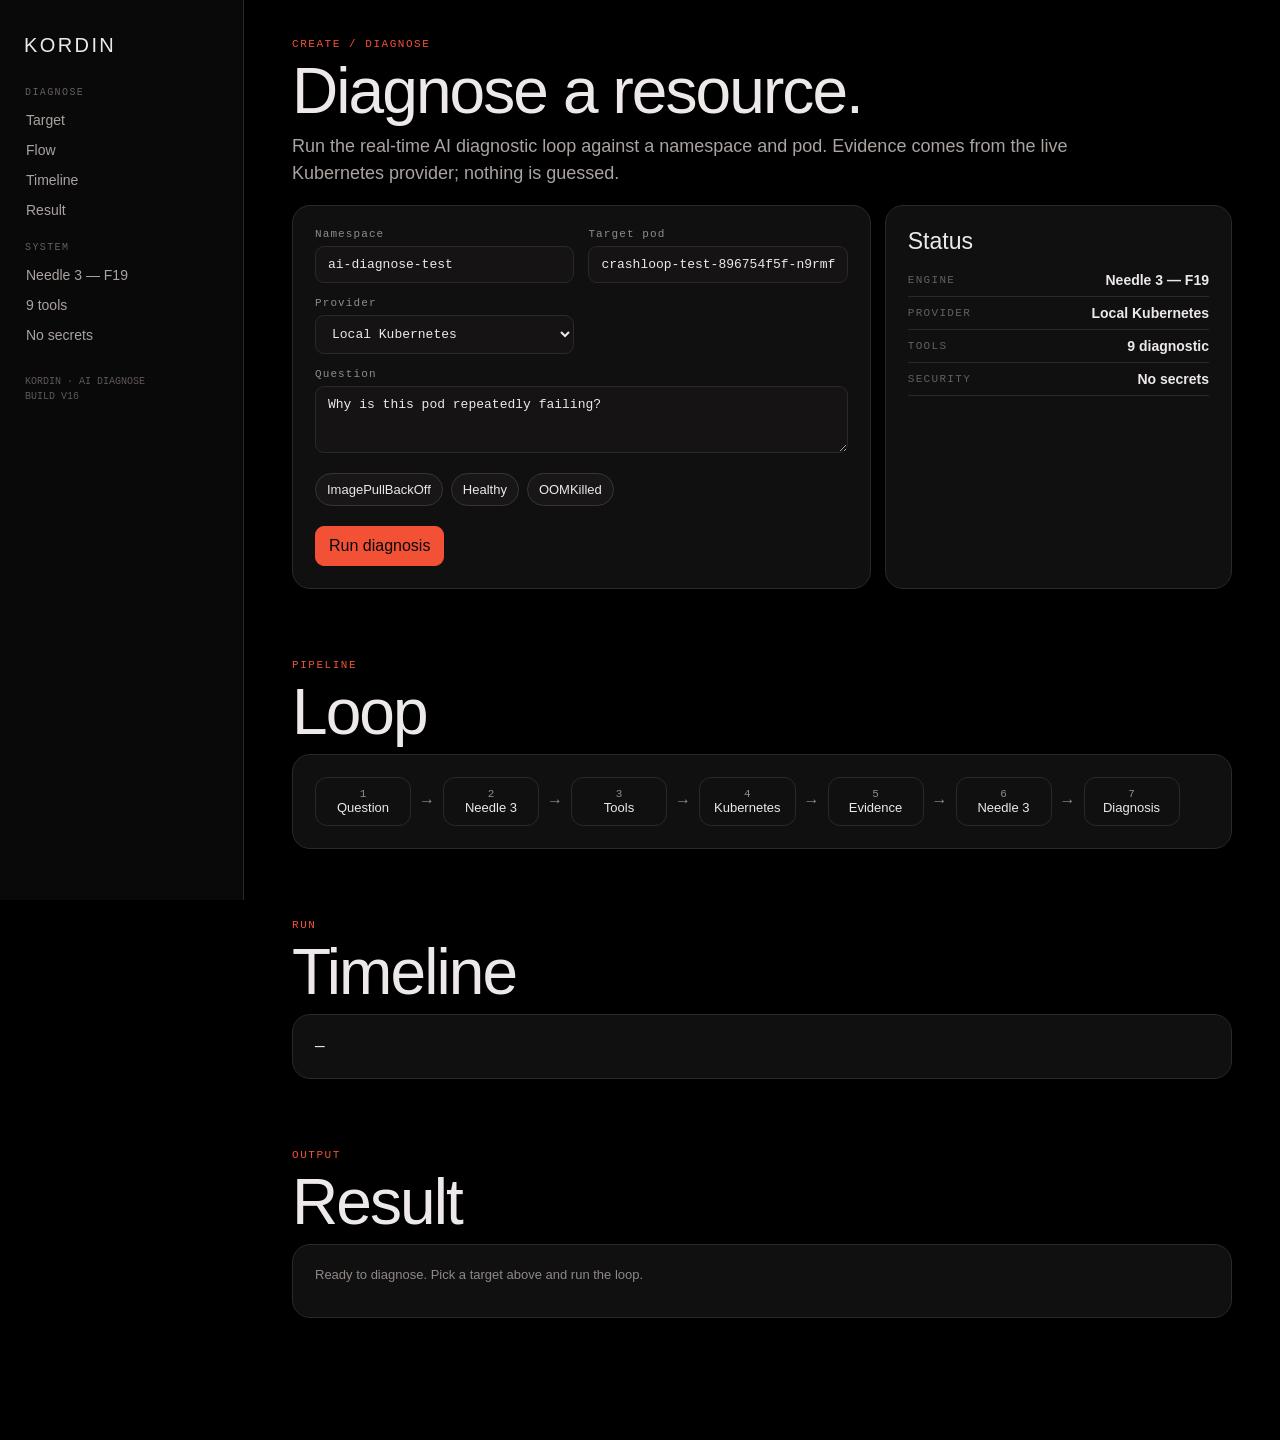
==== commit ae24ecfa: "UI: match KORDIN Brand OS V16 exactly (244px sidebar, site-logo lockup, eyebrow mono labels, panel 1" ====
--- a/web/index.html
+++ b/web/index.html
@@ -7,159 +7,152 @@
   <link rel="stylesheet" href="style.css">
 </head>
 <body>
-  <div class="app-container">
+<div class="app">
+  <aside>
+    <div class="side-logo">KORDIN</div>
+    <div class="nav-head">DIAGNOSE</div>
+    <nav class="nav">
+      <a href="#target">Target</a>
+      <a href="#flow">Flow</a>
+      <a href="#timeline">Timeline</a>
+      <a href="#result">Result</a>
+    </nav>
+    <div class="nav-head">SYSTEM</div>
+    <nav class="nav">
+      <a href="#" onclick="return false;">Needle 3 — F19</a>
+      <a href="#" onclick="return false;">9 tools</a>
+      <a href="#" onclick="return false;">No secrets</a>
+    </nav>
+    <div class="version">KORDIN · AI DIAGNOSE<br>BUILD V16</div>
+  </aside>
 
-    <!-- Top System Header -->
-    <header class="system-header">
-      <div class="brand">
-        <div class="brand-mark">K</div>
-        <div class="brand-title">
-          <h1>KORDIN</h1>
-          <span class="sub-title">AI Diagnose — Infrastructure Intelligence</span>
-        </div>
-      </div>
-      <div class="status-badges">
-        <div class="badge" id="indicator-model"><span class="badge-dot ok"></span><span class="badge-label">Engine</span><strong>Needle 3 — F19</strong></div>
-        <div class="badge" id="indicator-provider"><span class="badge-dot ok"></span><span class="badge-label">Provider</span><strong id="provider-badge-text">Local Kubernetes</strong></div>
-        <div class="badge"><span class="badge-dot ok"></span><span class="badge-label">Tools</span><strong>9 diagnostic</strong></div>
-        <div class="badge"><span class="badge-dot ok"></span><span class="badge-label">Security</span><strong>No secrets</strong></div>
-      </div>
-    </header>
-
-    <!-- Flow -->
-    <section class="panel flow-header-panel">
-      <div class="panel-title">DIAGNOSTIC FLOW</div>
-      <div class="flow-pipeline">
-        <div class="flow-step" id="flow-step-question"><div class="step-number">1</div><div class="step-label">Question</div></div>
-        <div class="flow-arrow">→</div>
-        <div class="flow-step" id="flow-step-needle1"><div class="step-number">2</div><div class="step-label">Needle 3</div></div>
-        <div class="flow-arrow">→</div>
-        <div class="flow-step" id="flow-step-tool"><div class="step-number">3</div><div class="step-label">Tool Selection</div></div>
-        <div class="flow-arrow">→</div>
-        <div class="flow-step" id="flow-step-k8s"><div class="step-number">4</div><div class="step-label">Kubernetes</div></div>
-        <div class="flow-arrow">→</div>
-        <div class="flow-step" id="flow-step-evidence"><div class="step-number">5</div><div class="step-label">Evidence</div></div>
-        <div class="flow-arrow">→</div>
-        <div class="flow-step" id="flow-step-needle2"><div class="step-number">6</div><div class="step-label">Needle 3</div></div>
-        <div class="flow-arrow">→</div>
-        <div class="flow-step" id="flow-step-diagnosis"><div class="step-number">7</div><div class="step-label">Diagnosis</div></div>
-      </div>
-    </section>
-
-    <main class="workspace-grid">
-      <aside class="control-panel">
+  <main>
+    <section id="target">
+      <div class="eyebrow">CREATE / DIAGNOSE</div>
+      <h2>Diagnose a resource.</h2>
+      <p class="copy">Run the real-time AI diagnostic loop against a namespace and pod. Evidence comes from the live Kubernetes provider; nothing is guessed.</p>
+      <div class="grid2">
         <div class="panel">
-          <div class="panel-head">
-            <h2>Diagnose</h2>
-            <span class="tag">Resource</span>
-          </div>
-          <form id="diagnose-form" onsubmit="return false;">
-            <div class="form-group">
-              <label for="input-namespace">Namespace</label>
-              <input type="text" id="input-namespace" value="ai-diagnose-test" placeholder="e.g. default, kube-system">
+          <form id="diagnose-form" onsubmit="return false;" class="form-col">
+            <div class="form-row">
+              <div class="form-group">
+                <label for="input-namespace">Namespace</label>
+                <input type="text" id="input-namespace" value="ai-diagnose-test" placeholder="e.g. default, ai-diagnose-test">
+              </div>
+              <div class="form-group">
+                <label for="input-pod">Target pod</label>
+                <input type="text" id="input-pod" value="crashloop-test-896754f5f-n9rmf" placeholder="e.g. crashloop-test-...">
+              </div>
             </div>
-            <div class="form-group">
-              <label for="input-pod">Target Pod</label>
-              <input type="text" id="input-pod" value="crashloop-test-896754f5f-n9rmf" placeholder="e.g. crashloop-test-...">
-            </div>
-            <div class="form-group">
-              <label for="select-provider">Provider</label>
-              <select id="select-provider">
-                <option value="local-kubernetes" selected>Local Kubernetes</option>
-                <option value="fake">Fake / Mock</option>
-              </select>
+            <div class="form-row">
+              <div class="form-group">
+                <label for="select-provider">Provider</label>
+                <select id="select-provider">
+                  <option value="local-kubernetes" selected>Local Kubernetes</option>
+                  <option value="fake">Fake / Mock</option>
+                </select>
+              </div>
             </div>
             <div class="form-group">
               <label for="input-question">Question</label>
               <textarea id="input-question" rows="3" placeholder="Why is this pod failing?">Why is this pod repeatedly failing?</textarea>
             </div>
-            <div class="presets-container">
-              <span class="presets-label">Presets</span>
-              <button type="button" class="preset-btn" onclick="applyPreset('imagepull')">ImagePullBackOff</button>
-              <button type="button" class="preset-btn" onclick="applyPreset('healthy')">Healthy</button>
-              <button type="button" class="preset-btn" onclick="applyPreset('oom')">OOMKilled</button>
+            <div class="toolbar">
+              <button type="button" class="chip" onclick="applyPreset('imagepull')">ImagePullBackOff</button>
+              <button type="button" class="chip" onclick="applyPreset('healthy')">Healthy</button>
+              <button type="button" class="chip" onclick="applyPreset('oom')">OOMKilled</button>
             </div>
-            <button type="submit" id="btn-diagnose" class="btn-primary">
-              <span class="btn-text">Run Diagnosis</span>
-            </button>
+            <div class="toolbar">
+              <button type="submit" id="btn-diagnose" class="btn primary"><span class="btn-text">Run diagnosis</span></button>
+            </div>
           </form>
+        </div>
+        <div class="panel panel-side">
+          <h3>Status</h3>
+          <div class="stat-row"><span class="mono">ENGINE</span><b>Needle 3 — F19</b></div>
+          <div class="stat-row"><span class="mono">PROVIDER</span><b id="provider-badge-text">Local Kubernetes</b></div>
+          <div class="stat-row"><span class="mono">TOOLS</span><b>9 diagnostic</b></div>
+          <div class="stat-row"><span class="mono">SECURITY</span><b>No secrets</b></div>
+          <div id="indicator-model"></div>
+          <div id="indicator-provider"></div>
+        </div>
+      </div>
+    </section>
+
+    <section id="flow">
+      <div class="eyebrow">PIPELINE</div>
+      <h2>Loop</h2>
+      <div class="panel">
+        <div class="flow-pipeline">
+          <div class="flow-step" id="flow-step-question"><div class="step-number">1</div><div class="step-label">Question</div></div>
+          <div class="flow-arrow">→</div>
+          <div class="flow-step" id="flow-step-needle1"><div class="step-number">2</div><div class="step-label">Needle 3</div></div>
+          <div class="flow-arrow">→</div>
+          <div class="flow-step" id="flow-step-tool"><div class="step-number">3</div><div class="step-label">Tools</div></div>
+          <div class="flow-arrow">→</div>
+          <div class="flow-step" id="flow-step-k8s"><div class="step-number">4</div><div class="step-label">Kubernetes</div></div>
+          <div class="flow-arrow">→</div>
+          <div class="flow-step" id="flow-step-evidence"><div class="step-number">5</div><div class="step-label">Evidence</div></div>
+          <div class="flow-arrow">→</div>
+          <div class="flow-step" id="flow-step-needle2"><div class="step-number">6</div><div class="step-label">Needle 3</div></div>
+          <div class="flow-arrow">→</div>
+          <div class="flow-step" id="flow-step-diagnosis"><div class="step-number">7</div><div class="step-label">Diagnosis</div></div>
+        </div>
+      </div>
+    </section>
+
+    <section id="timeline">
+      <div class="eyebrow">RUN</div>
+      <h2>Timeline</h2>
+      <div class="panel">
+        <div class="panel-head">
+          <span class="mono" id="iteration-count-badge">—</span>
+        </div>
+        <div class="timeline-container" id="timeline-list"></div>
+      </div>
+    </section>
+
+    <section id="result">
+      <div class="eyebrow">OUTPUT</div>
+      <h2>Result</h2>
+
+      <div id="state-empty" class="panel card-empty">
+        <p class="muted">Ready to diagnose. Pick a target above and run the loop.</p>
+      </div>
+      <div id="state-loading" class="panel card-loading hidden">
+        <div class="spinner"></div>
+        <p id="loading-title">Running diagnostic loop…</p>
+        <p id="loading-subtitle" class="muted">Querying Needle 3 & executing provider tools</p>
+      </div>
+
+      <div id="state-results" class="hidden">
+        <div class="panel">
+          <div class="panel-head"><h3>Tool calls & evidence</h3></div>
+          <div id="tool-calls-container"></div>
         </div>
 
         <div class="panel">
-          <div class="panel-head"><h3>How it works</h3></div>
-          <p class="muted">Needle 3 selects from 9 diagnostic tools, executes them via Go InfrastructureProvider, collects real Kubernetes evidence, and returns a grounded diagnosis. No secrets are exposed.</p>
-        </div>
-      </aside>
-
-      <section class="results-panel">
-        <div id="state-empty" class="panel card-empty">
-          <h3>Ready to diagnose</h3>
-          <p class="muted">Ask a Kubernetes question. The loop collects evidence and returns a grounded diagnosis.</p>
-        </div>
-        <div id="state-loading" class="panel card-loading hidden">
-          <div class="spinner"></div>
-          <h3 id="loading-title">Running diagnostic loop…</h3>
-          <p id="loading-subtitle" class="muted">Querying Needle 3 & executing provider tools</p>
+          <div class="eyebrow">AI DIAGNOSIS</div>
+          <div class="diag-section"><h3>Diagnosis</h3><div class="box" id="diag-title-content"></div></div>
+          <div class="diag-section"><h3>Root Cause</h3><div class="box" id="diag-rootcause-content"></div></div>
+          <div class="diag-section"><h3>Evidence</h3><ul class="evidence-list" id="diag-evidence-list"></ul></div>
+          <div class="diag-section"><h3>Recommended Next Step</h3><div class="box box-green" id="diag-recommendation-content"></div></div>
         </div>
 
-        <div id="state-results" class="results-container hidden">
-          <div class="panel">
-            <div class="panel-head">
-              <h2>Live Diagnostic Timeline</h2>
-              <span class="tag" id="iteration-count-badge">1 Iteration</span>
-            </div>
-            <div class="timeline-container" id="timeline-list"></div>
-          </div>
+        <details class="panel">
+          <summary>Investigation details / raw response</summary>
+          <pre id="raw-model-response" class="code-block"></pre>
+        </details>
+      </div>
 
-          <div class="panel">
-            <div class="panel-head"><h2>Tool Calls & Evidence</h2></div>
-            <div id="tool-calls-container"></div>
-          </div>
-
-          <div class="panel panel-diagnosis">
-            <div class="panel-head">
-              <h2>AI Diagnosis</h2>
-              <span class="tag ok">Grounded in evidence</span>
-            </div>
-            <div class="diag-section">
-              <h3 class="diag-section-title">Diagnosis</h3>
-              <div class="diag-content-box" id="diag-title-content"></div>
-            </div>
-            <div class="diag-section">
-              <h3 class="diag-section-title">Root Cause</h3>
-              <div class="diag-content-box" id="diag-rootcause-content"></div>
-            </div>
-            <div class="diag-section">
-              <h3 class="diag-section-title">Evidence</h3>
-              <ul class="evidence-list" id="diag-evidence-list"></ul>
-            </div>
-            <div class="diag-section">
-              <h3 class="diag-section-title">Recommended Next Step</h3>
-              <div class="recommendation-box" id="diag-recommendation-content"></div>
-            </div>
-          </div>
-
-          <details class="panel">
-            <summary class="panel-head summary-header">
-              <span class="summary-title">Investigation details / raw response</span>
-              <span class="tag">Debug</span>
-            </summary>
-            <pre id="raw-model-response" class="code-block"></pre>
-          </details>
-        </div>
-
-        <div id="state-error" class="panel card-error hidden">
-          <div class="error-header"><span>⚠</span><h3 id="error-title">Diagnostic error</h3></div>
-          <p id="error-message"></p>
-          <div class="muted">Check namespace/pod names, KUBECONFIG connectivity, and provider selection.</div>
-        </div>
-      </section>
-    </main>
-
-    <footer class="app-footer">
-      <p>KORDIN · AI Diagnose · Needle 3 F19 · InfrastructureProvider</p>
-    </footer>
-  </div>
-  <script src="app.js"></script>
+      <div id="state-error" class="panel card-error hidden">
+        <h3 id="error-title">Diagnostic error</h3>
+        <p id="error-message"></p>
+        <p class="muted">Check namespace/pod names, KUBECONFIG connectivity, and provider selection.</p>
+      </div>
+    </section>
+  </main>
+</div>
+<script src="app.js"></script>
 </body>
 </html>
--- a/web/style.css
+++ b/web/style.css
@@ -1,98 +1,68 @@
-:root {
-  --substrate: #131212;
-  --panel: #101010;
-  --panel2: #151313;
-  --line: #2b2828;
-  --plane: #D5D3D2;
-  --shell: #EDE9E8;
-  --muted: #928b88;
-  --pulse: #F25136;
-  --green: #8ce0a8;
-  --amber: #e8b06a;
-  --font-brand: 'Delight', 'Inter', -apple-system, sans-serif;
-  --font-sans: 'Inter', -apple-system, BlinkMacSystemFont, sans-serif;
-  --font-mono: 'Geist Mono', 'Fira Code', monospace;
-  --radius: 10px;
-}
-
-* { box-sizing: border-box; margin: 0; padding: 0; }
-body {
-  background: var(--substrate);
-  color: var(--plane);
-  font-family: var(--font-sans);
-  font-size: 14px;
-  line-height: 1.5;
-}
-.hidden { display: none !important; }
-.app-container { max-width: 1440px; margin: 0 auto; padding: 24px; display: flex; flex-direction: column; gap: 16px; }
-
-.system-header { display: flex; justify-content: space-between; align-items: center; gap: 16px; flex-wrap: wrap; }
-.brand { display: flex; gap: 12px; align-items: center; }
-.brand-mark { width: 36px; height: 36px; border: 1px solid var(--line); border-radius: 8px; display: grid; place-items: center; font-family: var(--font-brand); background: var(--panel2); color: var(--shell); }
-.brand-title h1 { font-family: var(--font-brand); font-size: 18px; letter-spacing: 0.08em; color: var(--shell); }
-.sub-title { font-size: 12px; color: var(--muted); }
-.status-badges { display: flex; gap: 8px; flex-wrap: wrap; }
-.badge { display: flex; align-items: center; gap: 6px; border: 1px solid var(--line); background: var(--panel); border-radius: 999px; padding: 4px 10px; font-size: 11px; }
-.badge strong { color: var(--shell); font-weight: 600; }
-.badge-dot { width: 6px; height: 6px; border-radius: 50%; background: var(--muted); }
-.badge-dot.ok { background: var(--green); }
-.badge-label { color: var(--muted); }
-
-.panel { background: var(--panel); border: 1px solid var(--line); border-radius: var(--radius); padding: 16px; display: flex; flex-direction: column; gap: 12px; }
-.panel-head { display: flex; justify-content: space-between; align-items: center; }
-.panel-head h2, .panel-head h3 { font-family: var(--font-brand); font-size: 15px; color: var(--shell); letter-spacing: 0.04em; }
-.panel-title { font-size: 11px; letter-spacing: 0.2em; color: var(--muted); }
-.tag { font-family: var(--font-mono); font-size: 10px; color: var(--muted); border: 1px solid var(--line); border-radius: 4px; padding: 2px 6px; }
-.tag.ok { color: var(--green); border-color: rgba(140,224,168,0.3); }
-.muted { color: var(--muted); font-size: 13px; }
-
-.flow-pipeline { display: flex; align-items: center; gap: 8px; flex-wrap: wrap; }
-.flow-step { border: 1px solid var(--line); border-radius: 8px; padding: 8px 12px; text-align: center; min-width: 92px; transition: border-color .2s; }
-.step-number { font-family: var(--font-mono); font-size: 11px; color: var(--muted); }
-.step-label { font-size: 12px; color: var(--plane); }
-.flow-step.active { border-color: var(--pulse); }
-.flow-step.completed { border-color: var(--green); }
-.flow-arrow { color: var(--muted); }
-
-.workspace-grid { display: grid; grid-template-columns: 340px 1fr; gap: 16px; align-items: start; }
-@media (max-width: 980px) { .workspace-grid { grid-template-columns: 1fr; } }
-.control-panel { display: flex; flex-direction: column; gap: 16px; }
-.results-panel { display: flex; flex-direction: column; gap: 16px; }
-
-.form-group { display: flex; flex-direction: column; gap: 6px; }
-.form-group label { font-size: 12px; color: var(--muted); font-family: var(--font-mono); }
-input, textarea, select { background: var(--panel2); border: 1px solid var(--line); color: var(--shell); border-radius: 8px; padding: 8px 10px; font-family: var(--font-mono); font-size: 12px; }
-input:focus, textarea:focus, select:focus { outline: none; border-color: var(--pulse); }
-.presets-container { display: flex; gap: 6px; flex-wrap: wrap; align-items: center; }
-.presets-label { font-size: 11px; color: var(--muted); }
-.preset-btn { background: transparent; border: 1px solid var(--line); color: var(--muted); border-radius: 6px; padding: 4px 8px; font-size: 11px; cursor: pointer; font-family: var(--font-mono); }
-.preset-btn:hover { color: var(--shell); border-color: var(--muted); }
-
-.btn-primary { background: var(--pulse); color: var(--shell); border: none; border-radius: 8px; padding: 10px; font-weight: 600; cursor: pointer; font-family: var(--font-brand); letter-spacing: 0.05em; }
-.btn-primary:disabled { opacity: 0.5; cursor: not-allowed; }
-
-.spinner { width: 28px; height: 28px; border: 3px solid var(--line); border-top-color: var(--pulse); border-radius: 50%; animation: spin 1s linear infinite; }
-@keyframes spin { to { transform: rotate(360deg); } }
-
-.timeline-item { display: flex; gap: 10px; align-items: flex-start; padding: 10px; border: 1px solid var(--line); border-radius: 8px; background: var(--panel2); }
-.timeline-badge { font-family: var(--font-mono); font-size: 10px; padding: 2px 6px; border-radius: 4px; border: 1px solid var(--line); color: var(--muted); }
-.timeline-badge.completed { color: var(--green); border-color: rgba(140,224,168,0.3); }
-.timeline-badge.error { color: var(--pulse); border-color: rgba(242,81,54,0.3); }
-.timeline-step-name { color: var(--shell); font-weight: 600; font-size: 13px; }
-.timeline-detail { color: var(--muted); font-family: var(--font-mono); font-size: 11px; word-break: break-all; }
-.timeline-container { display: flex; flex-direction: column; gap: 8px; }
-
-.tool-call-card { border: 1px solid var(--line); border-radius: 8px; padding: 12px; background: var(--panel2); display: flex; flex-direction: column; gap: 8px; }
-.tool-name-tag { font-family: var(--font-mono); font-size: 12px; color: var(--shell); }
-.code-block { background: #0a0a0a; border: 1px solid var(--line); border-radius: 8px; padding: 10px; font-family: var(--font-mono); font-size: 11px; color: var(--plane); white-space: pre-wrap; word-break: break-all; }
-
-.diag-section { display: flex; flex-direction: column; gap: 6px; }
-.diag-section-title { font-family: var(--font-brand); font-size: 13px; color: var(--muted); letter-spacing: 0.06em; }
-.diag-content-box { border: 1px solid var(--line); border-radius: 8px; padding: 10px; background: var(--panel2); color: var(--shell); }
-.recommendation-box { border: 1px solid rgba(140,224,168,0.25); border-left: 3px solid var(--green); border-radius: 8px; padding: 10px; background: var(--panel2); }
-.evidence-list { list-style: none; display: flex; flex-direction: column; gap: 4px; font-family: var(--font-mono); font-size: 12px; }
-.evidence-list li::before { content: "· "; color: var(--pulse); }
-
-.error-header { display: flex; gap: 8px; align-items: center; color: var(--pulse); }
-.card-error { border-color: rgba(242,81,54,0.4); }
-.app-footer { text-align: center; color: var(--muted); font-size: 11px; font-family: var(--font-mono); }
+:root{--null:#000;--substrate:#131212;--pulse:#F25136;--plane:#D5D3D2;--shell:#EDE9E8;--panel:#101010;--panel2:#151313;--line:#2b2828;--muted:#928b88;--green:#8ce0a8}
+*{box-sizing:border-box}html{scroll-behavior:smooth}body{margin:0;background:var(--null);color:var(--shell);font-family:Delight,Arial,sans-serif}
+button,input,select,textarea{font:inherit}
+.hidden{display:none!important}
+.mono{font-family:"Geist Mono",monospace}
+.muted{color:#8f8885;font-size:13px}
+.app{display:grid;grid-template-columns:244px minmax(0,1fr);min-height:100vh}
+aside{position:sticky;top:0;height:100vh;background:#090909;border-right:1px solid var(--line);padding:23px 16px;z-index:30;overflow:auto}
+.side-logo{height:45px;margin:0 8px 19px;display:flex;align-items:center;font-family:Delight,Arial,sans-serif;font-weight:500;font-size:20px;letter-spacing:.12em}
+.nav-head{font:10px "Geist Mono",monospace;letter-spacing:.14em;color:#665f5c;margin:17px 9px 7px}
+.nav a{display:block;text-decoration:none;color:#aaa3a0;padding:7px 10px;border-radius:8px;font-size:14px}
+.nav a:hover{background:#171515;color:#fff}
+.version{font:10px/1.5 "Geist Mono",monospace;color:#5e5856;margin:24px 9px}
+main{min-width:0;padding:38px 48px 100px;max-width:1540px}
+section{padding-top:56px;scroll-margin-top:18px}
+section:first-child{padding-top:0}
+.eyebrow{font:500 11px "Geist Mono",monospace;letter-spacing:.14em;color:var(--pulse);text-transform:uppercase;margin-bottom:12px}
+h1,h2,h3,p{margin-top:0}
+h2{font-size:clamp(42px,5vw,70px);font-weight:500;line-height:.92;letter-spacing:-.03em;margin-bottom:12px}
+h3{font-size:23px;font-weight:500;margin-bottom:9px}
+.copy{font-size:18px;line-height:1.5;color:#aaa3a0;max-width:860px}
+.panel{background:var(--panel);border:1px solid var(--line);border-radius:18px;padding:22px;margin-bottom:14px}
+.grid2{display:grid;grid-template-columns:minmax(0,1.25fr) minmax(330px,.75fr);gap:14px}
+@media (max-width:980px){.app{grid-template-columns:1fr} aside{position:static;height:auto} .grid2{grid-template-columns:1fr}}
+.btn,.chip{border:1px solid #3a3534;background:#181616;color:var(--shell);border-radius:9px;padding:10px 13px;cursor:pointer;text-decoration:none;display:inline-flex;align-items:center;justify-content:center}
+.chip{border-radius:999px;padding:8px 11px;font-size:13px}
+.btn.primary,.chip.active{background:var(--pulse);border-color:var(--pulse);color:#080808}
+.btn:hover,.chip:hover{border-color:#766e69}
+.btn:disabled{opacity:.4;cursor:not-allowed}
+.toolbar{display:flex;gap:8px;flex-wrap:wrap;align-items:center;margin-top:6px}
+.form-col{display:flex;flex-direction:column;gap:14px}
+.form-row{display:grid;grid-template-columns:1fr 1fr;gap:14px}
+@media (max-width:640px){.form-row{grid-template-columns:1fr}}
+.form-group{display:flex;flex-direction:column;gap:6px}
+label{font:11px "Geist Mono",monospace;letter-spacing:.1em;color:var(--muted)}
+input,textarea,select{background:var(--panel2);border:1px solid var(--line);border-radius:9px;padding:10px 12px;color:var(--shell);font-family:"Geist Mono",monospace;font-size:13px}
+input:focus,textarea:focus,select:focus{outline:none;border-color:var(--pulse)}
+.panel-side .stat-row{display:flex;justify-content:space-between;align-items:center;padding:8px 0;border-bottom:1px solid var(--line);font-size:14px}
+.panel-side .stat-row:last-child{border-bottom:none}
+.panel-side .mono{font-size:11px;letter-spacing:.12em;color:#665f5c}
+.flow-pipeline{display:flex;align-items:center;gap:8px;flex-wrap:wrap}
+.flow-step{border:1px solid var(--line);border-radius:12px;padding:10px 14px;text-align:center;min-width:96px}
+.step-number{font:11px "Geist Mono",monospace;color:var(--muted)}
+.step-label{font-size:13px}
+.flow-step.active{border-color:var(--pulse)}
+.flow-step.completed{border-color:var(--green)}
+.flow-arrow{color:var(--muted)}
+.timeline-container{display:flex;flex-direction:column;gap:8px}
+.timeline-item{display:flex;gap:12px;align-items:flex-start;padding:12px 14px;border:1px solid var(--line);border-radius:12px;background:var(--panel2)}
+.timeline-badge{font:10px "Geist Mono",monospace;border:1px solid var(--line);border-radius:4px;padding:2px 6px;color:var(--muted)}
+.timeline-badge.completed{color:var(--green);border-color:rgba(140,224,168,.3)}
+.timeline-badge.error{color:var(--pulse);border-color:rgba(242,81,54,.3)}
+.timeline-step-name{font-weight:500;color:var(--shell)}
+.timeline-detail{font:11px "Geist Mono",monospace;color:var(--muted);word-break:break-all}
+#tool-calls-container{display:flex;flex-direction:column;gap:10px}
+.tool-call-card{border:1px solid var(--line);border-radius:12px;padding:14px;background:var(--panel2);display:flex;flex-direction:column;gap:8px}
+.tool-name-tag{font:12px "Geist Mono",monospace;color:var(--shell)}
+.code-block{background:#0a0a0a;border:1px solid var(--line);border-radius:9px;padding:10px;font:11px "Geist Mono",monospace;color:var(--plane);white-space:pre-wrap;word-break:break-all}
+.diag-section{display:flex;flex-direction:column;gap:6px}
+.diag-section h3{font-size:15px;color:var(--muted);font-weight:500}
+.box{border:1px solid var(--line);border-radius:12px;padding:12px;background:var(--panel2);color:var(--shell)}
+.box-green{border-left:3px solid var(--green)}
+.evidence-list{list-style:none;margin:0;padding:0;display:flex;flex-direction:column;gap:4px;font:12px "Geist Mono",monospace}
+.evidence-list li::before{content:"· ";color:var(--pulse)}
+.spinner{width:26px;height:26px;border:3px solid var(--line);border-top-color:var(--pulse);border-radius:50%;animation:spin 1s linear infinite}
+@keyframes spin{to{transform:rotate(360deg)}}
+.card-error{border-color:rgba(242,81,54,.4)}
+summary{cursor:pointer;color:var(--muted);font:11px "Geist Mono",monospace;letter-spacing:.1em}
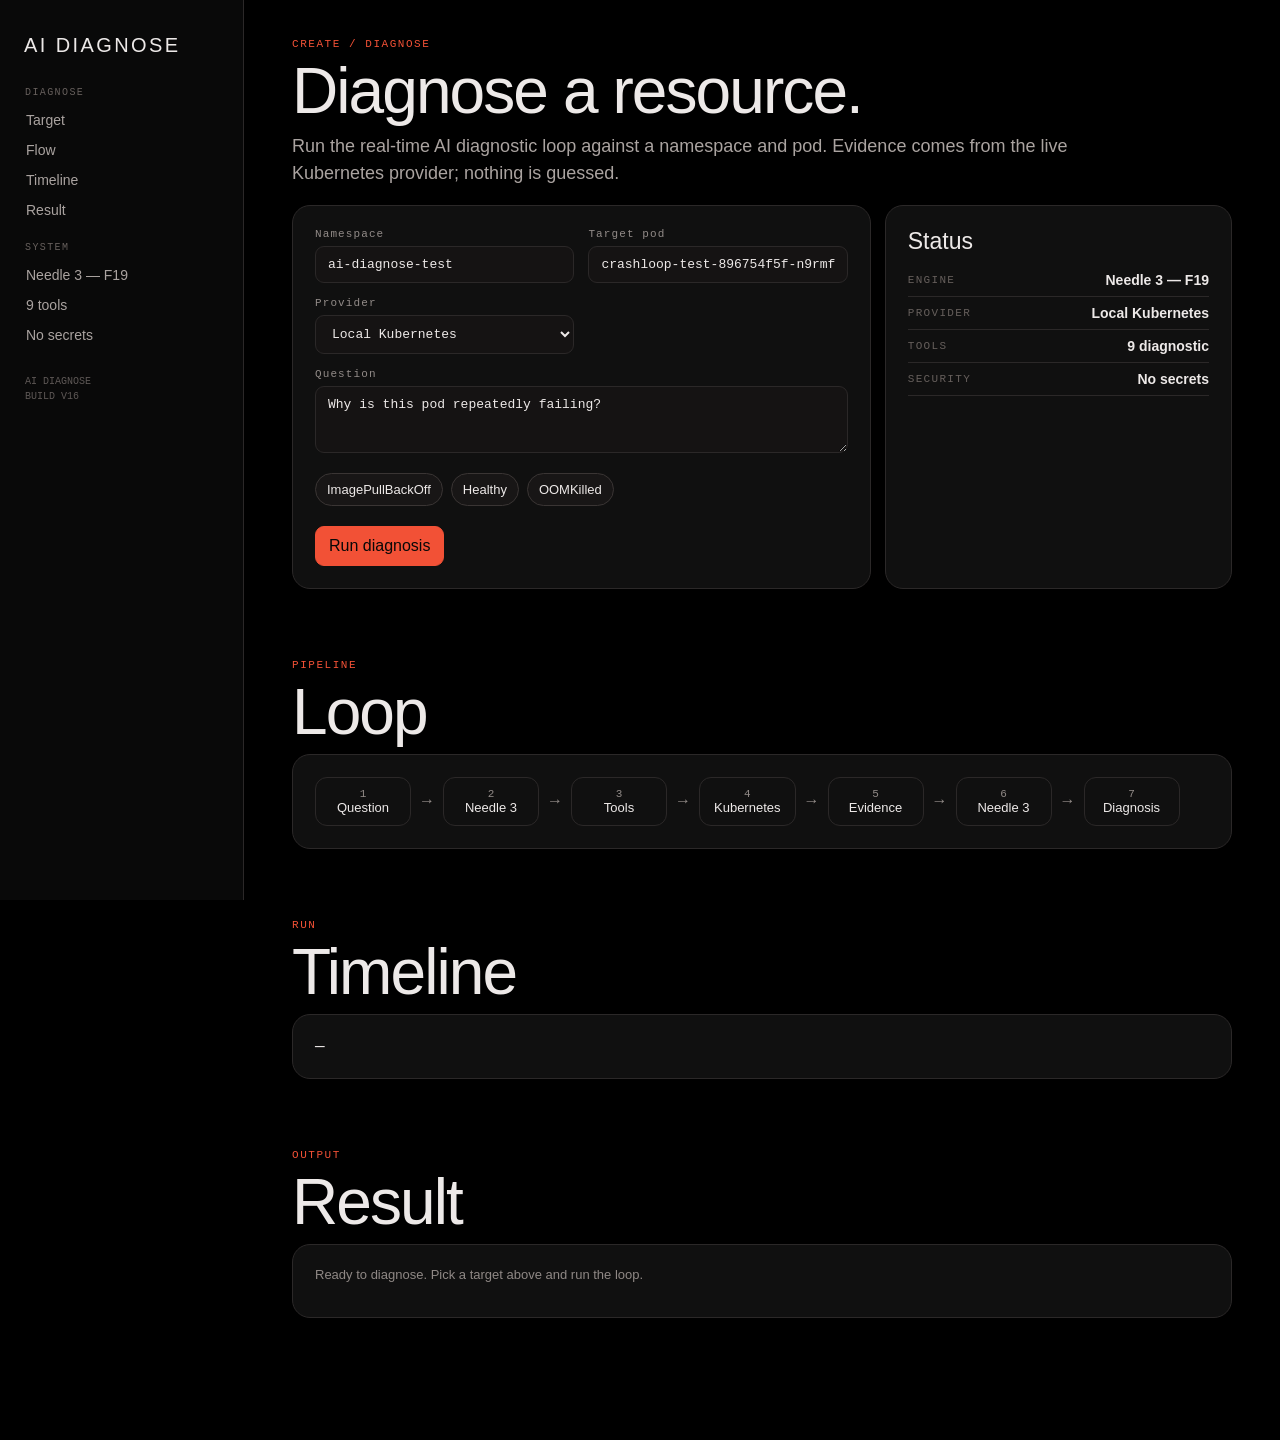
==== commit 51b0f0c4: "UI: drop brand name from lockup/title/footer" ====
--- a/web/index.html
+++ b/web/index.html
@@ -3,13 +3,13 @@
 <head>
   <meta charset="UTF-8">
   <meta name="viewport" content="width=device-width, initial-scale=1.0">
-  <title>KORDIN · AI Diagnose</title>
+  <title>AI Diagnose</title>
   <link rel="stylesheet" href="style.css">
 </head>
 <body>
 <div class="app">
   <aside>
-    <div class="side-logo">KORDIN</div>
+    <div class="side-logo">AI DIAGNOSE</div>
     <div class="nav-head">DIAGNOSE</div>
     <nav class="nav">
       <a href="#target">Target</a>
@@ -23,7 +23,7 @@
       <a href="#" onclick="return false;">9 tools</a>
       <a href="#" onclick="return false;">No secrets</a>
     </nav>
-    <div class="version">KORDIN · AI DIAGNOSE<br>BUILD V16</div>
+    <div class="version">AI DIAGNOSE<br>BUILD V16</div>
   </aside>
 
   <main>
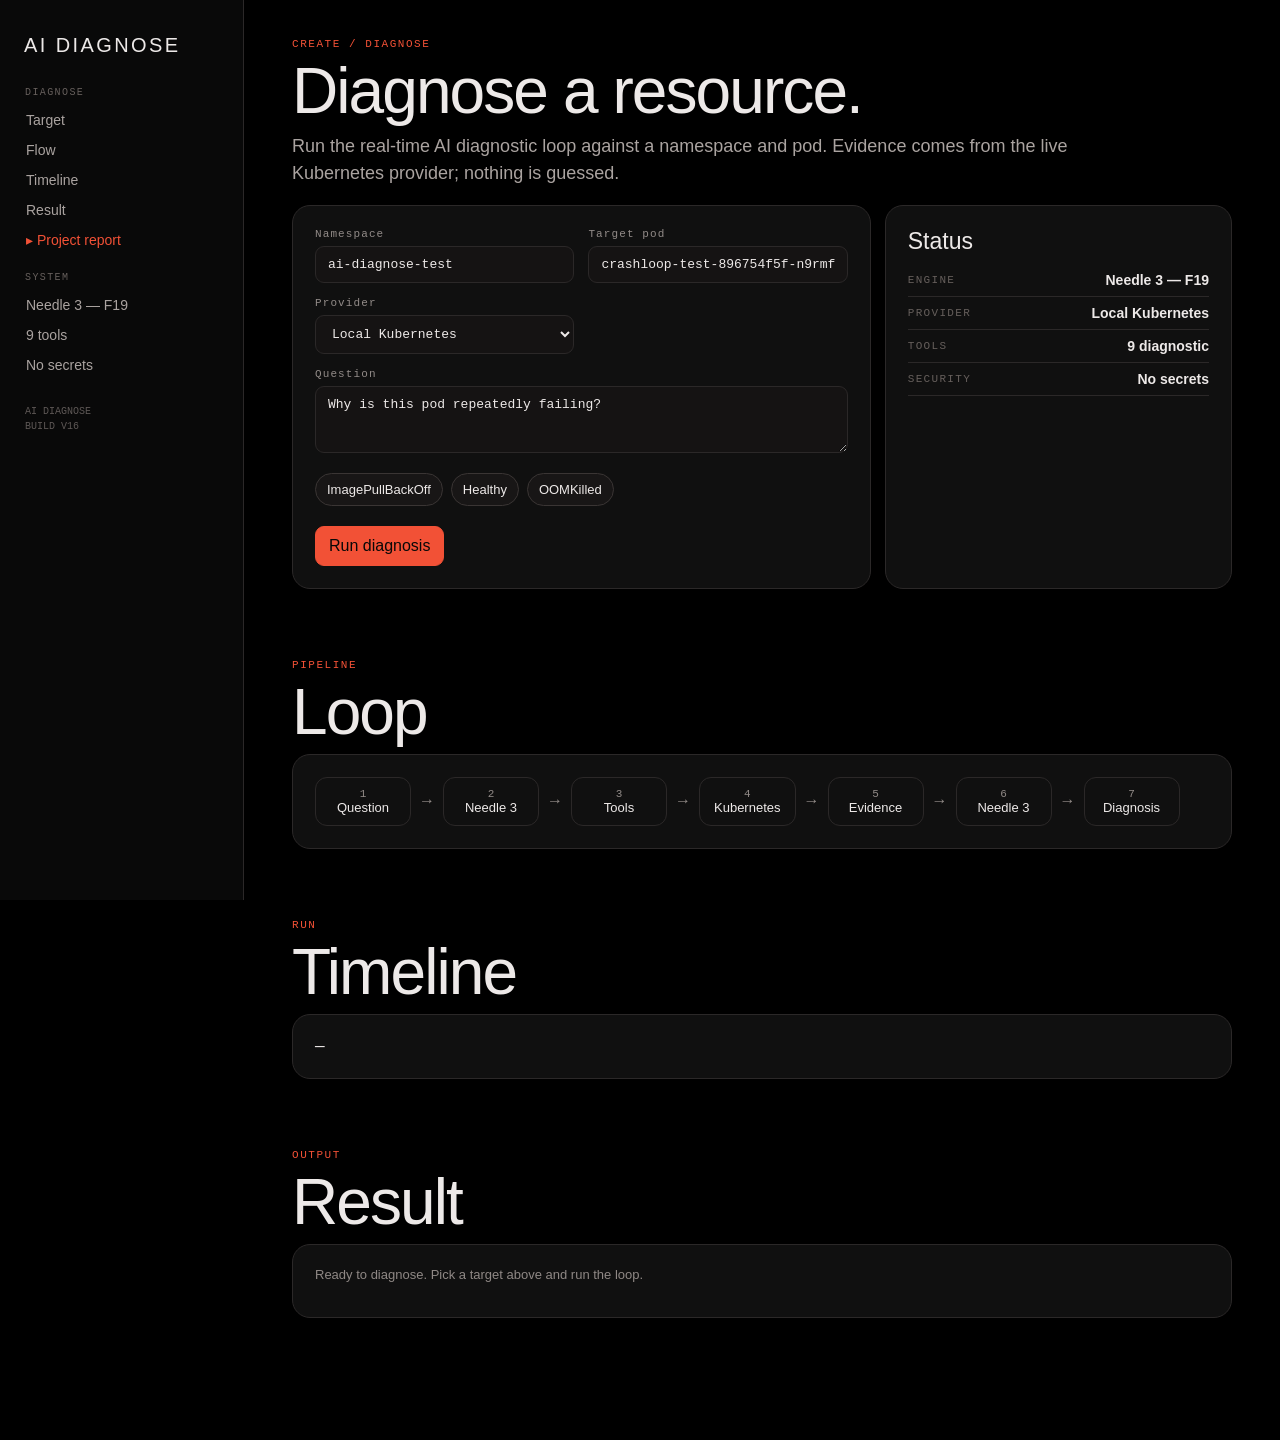
==== commit 04e6fbda: "UI: link project report from sidebar" ====
--- a/web/index.html
+++ b/web/index.html
@@ -16,6 +16,7 @@
       <a href="#flow">Flow</a>
       <a href="#timeline">Timeline</a>
       <a href="#result">Result</a>
+      <a href="report.html" style="color:#F25136">▸ Project report</a>
     </nav>
     <div class="nav-head">SYSTEM</div>
     <nav class="nav">
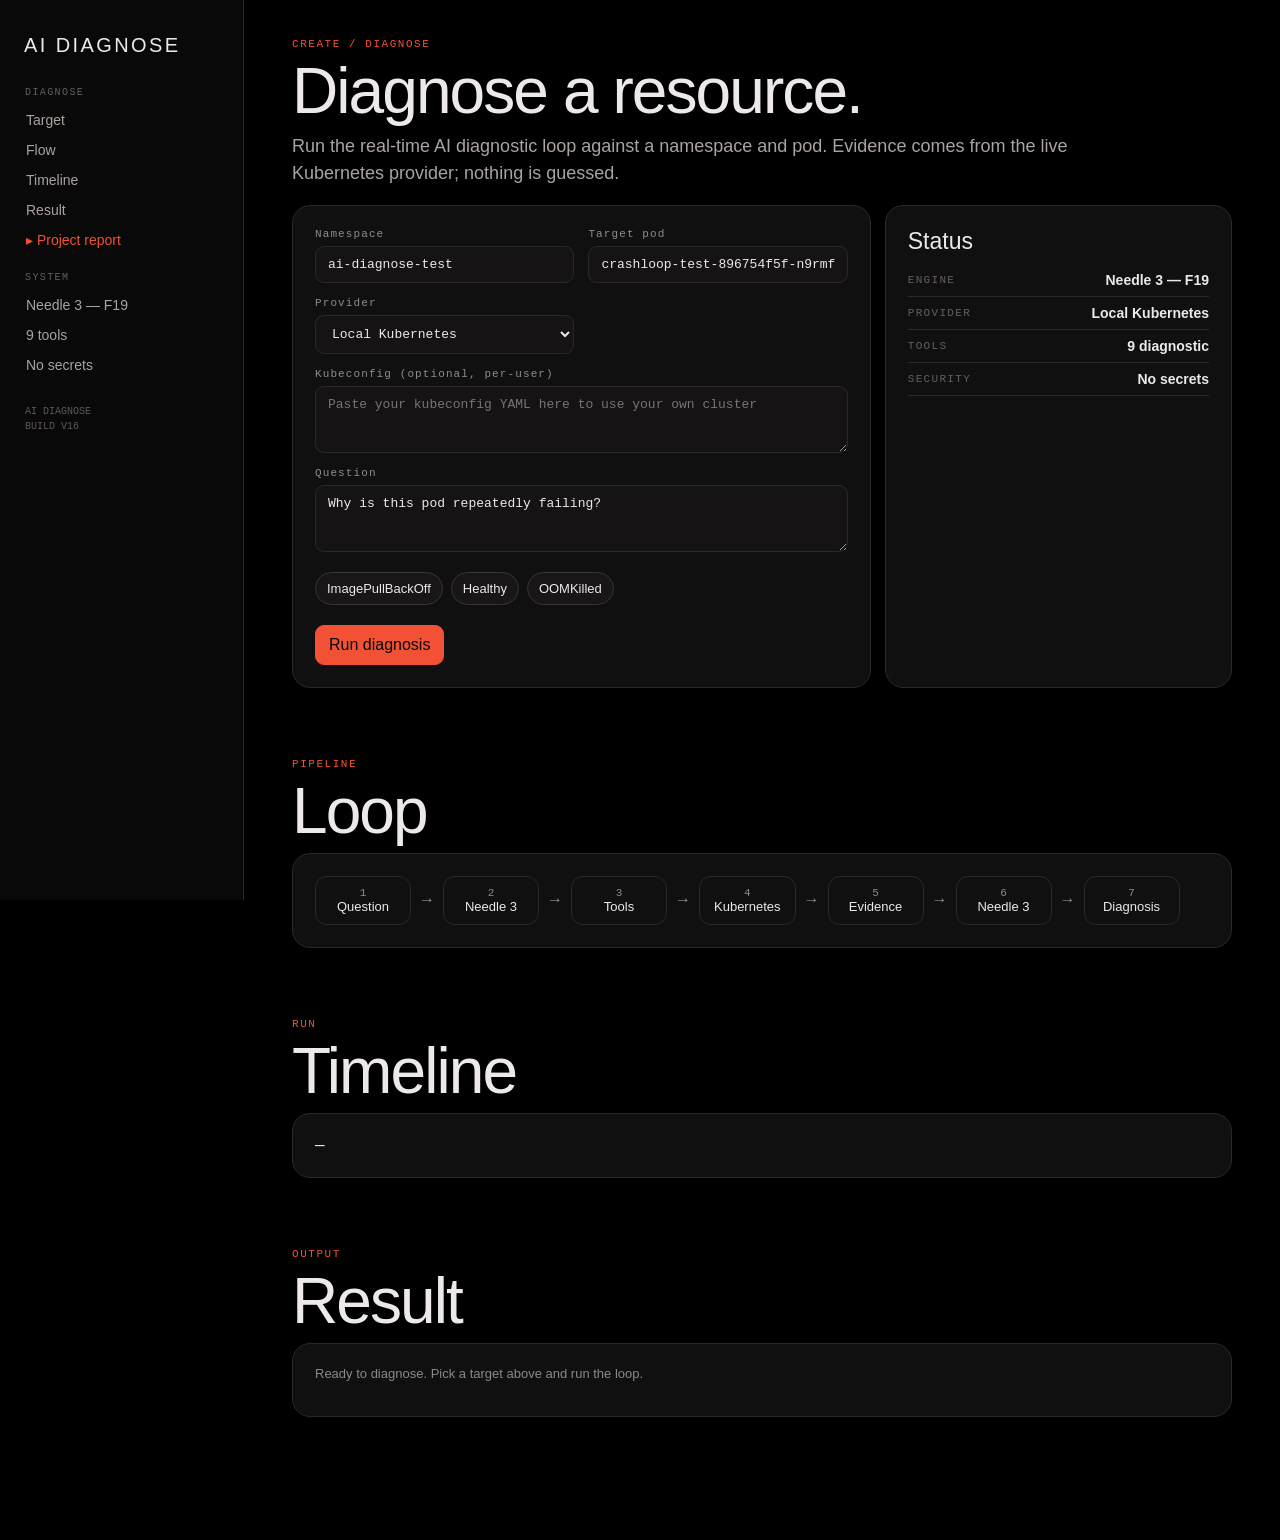
==== commit 2901a4e4: "Support per-user kubeconfig: UI upload, API payload, bridge temp file, provider explicit path" ====
--- a/web/index.html
+++ b/web/index.html
@@ -53,6 +53,10 @@
                   <option value="fake">Fake / Mock</option>
                 </select>
               </div>
+            </div>
+            <div class="form-group">
+              <label for="input-kubeconfig">Kubeconfig (optional, per-user)</label>
+              <textarea id="input-kubeconfig" rows="3" placeholder="Paste your kubeconfig YAML here to use your own cluster"></textarea>
             </div>
             <div class="form-group">
               <label for="input-question">Question</label>
